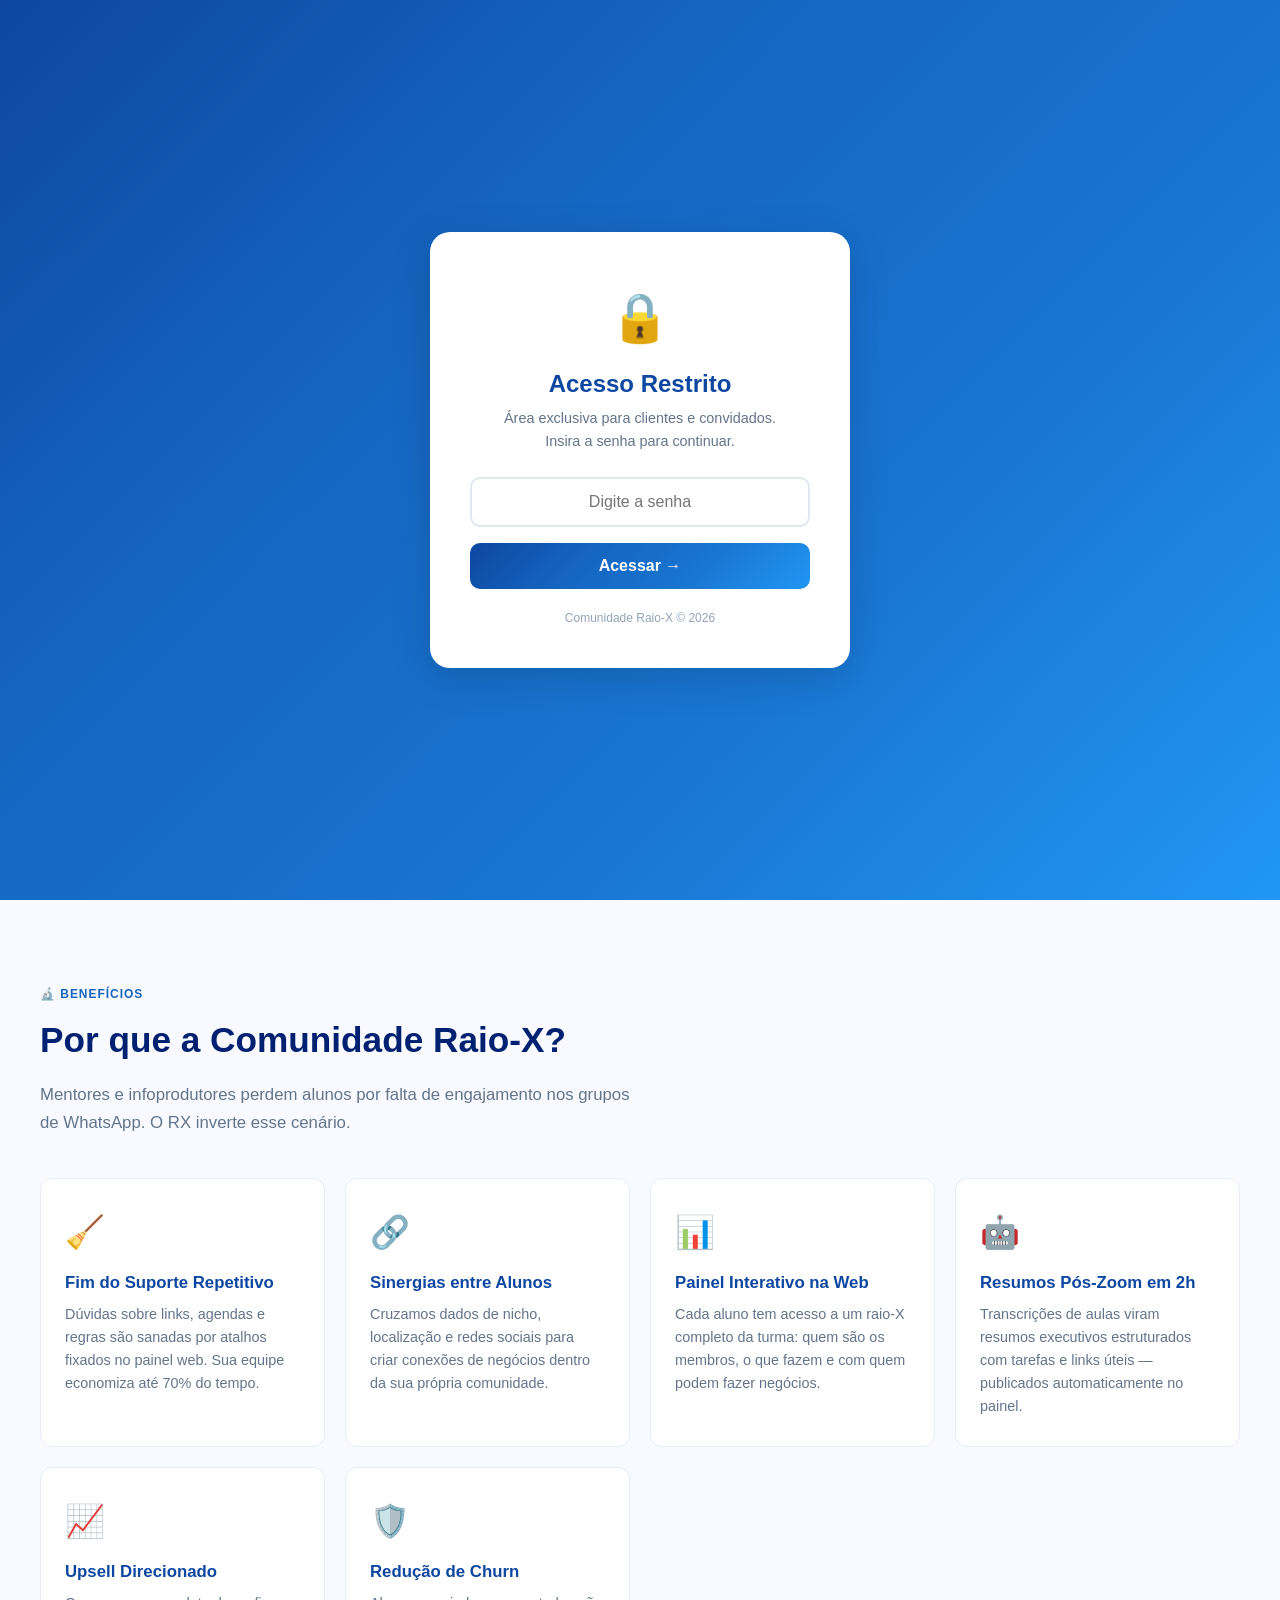
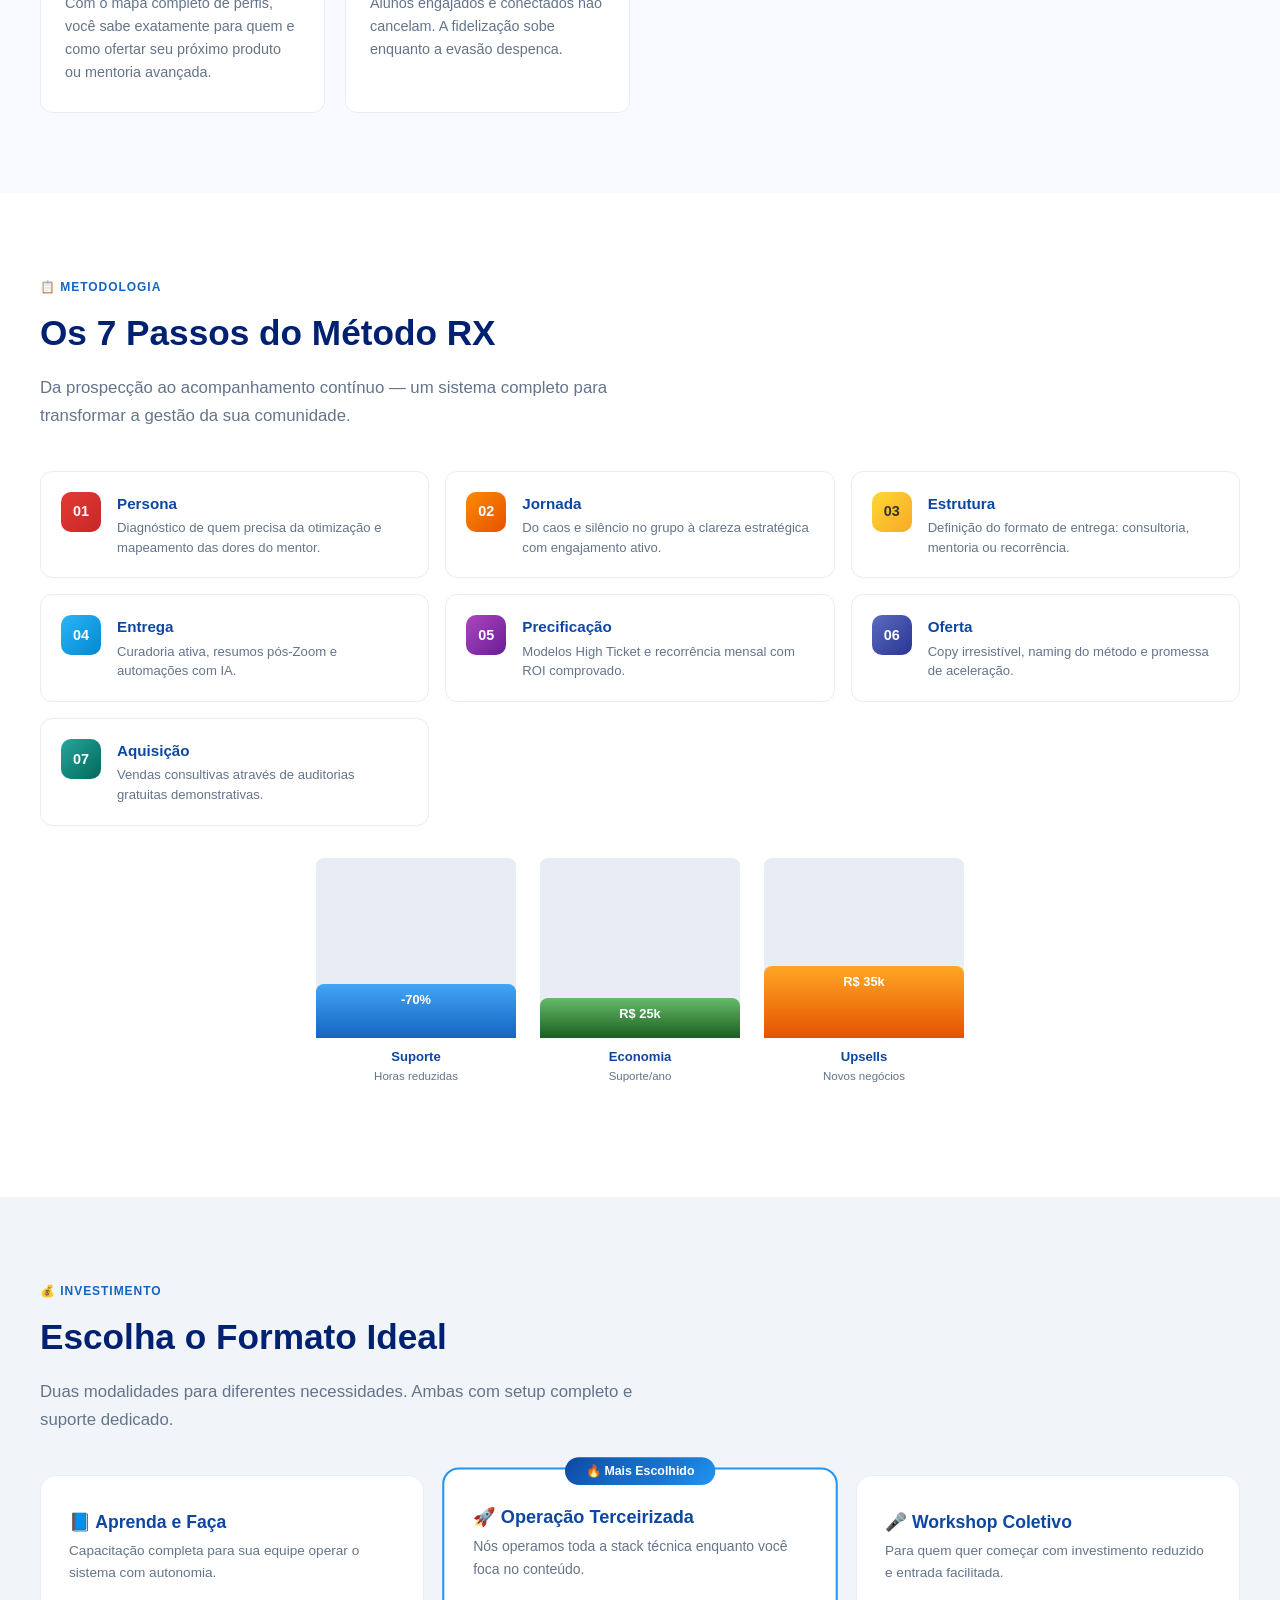
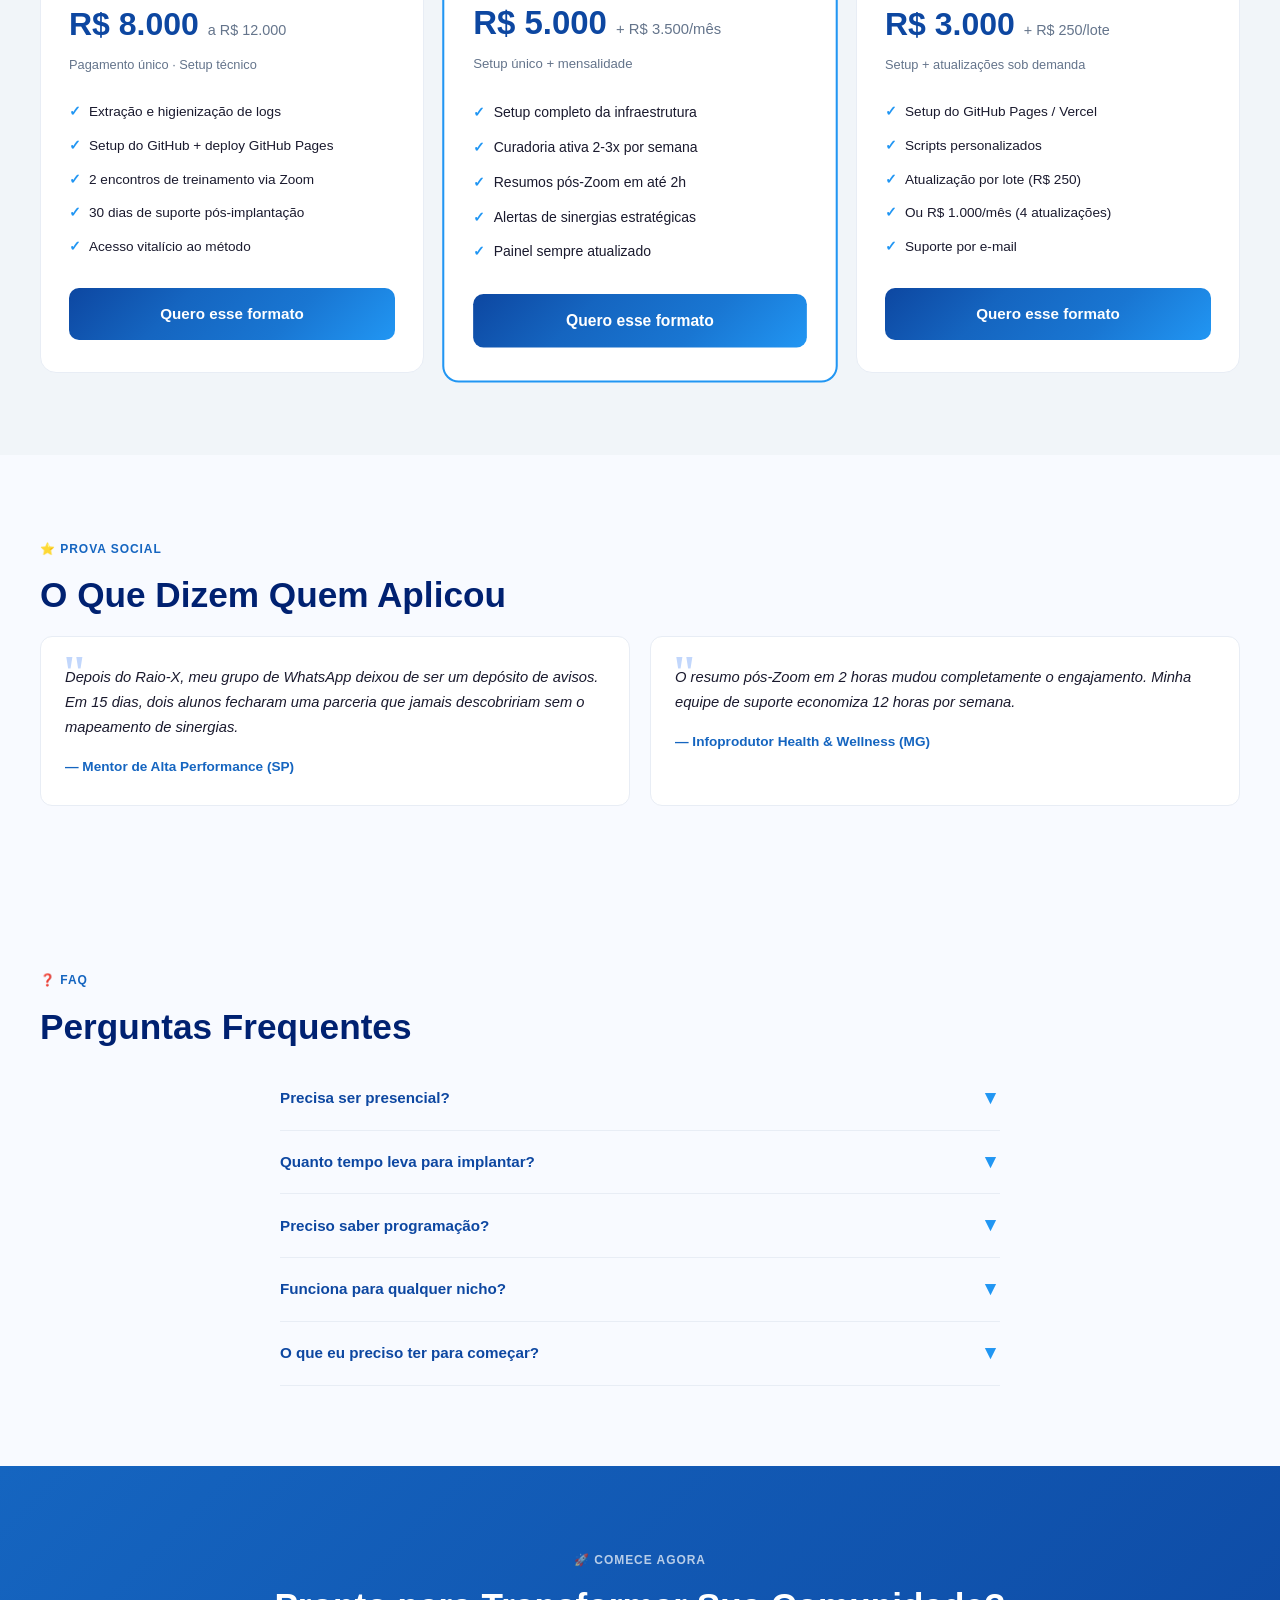
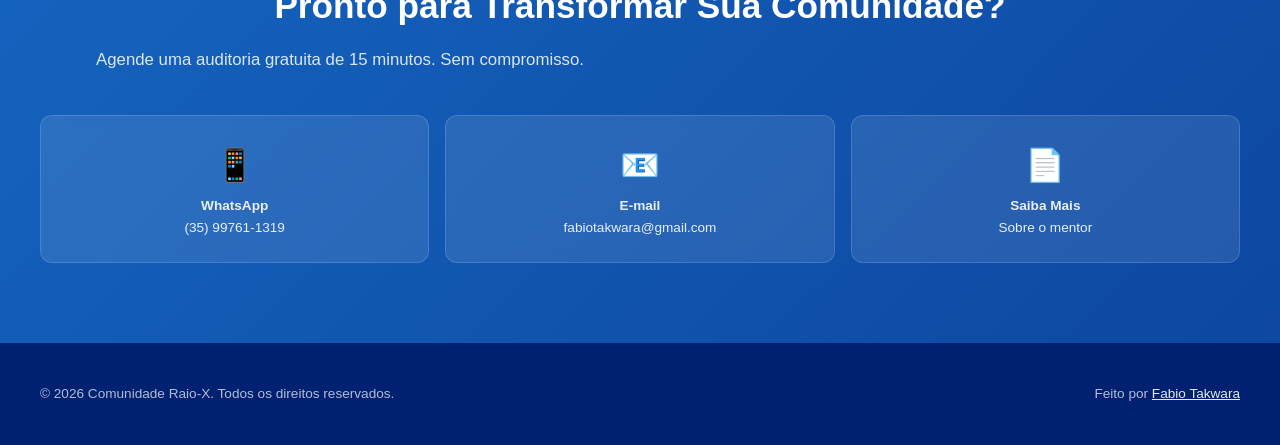
==== landing/index.html @ 1b273ad9 "fix: links /sobre.html diretos (sem rewrite)" ====
<!DOCTYPE html>
<html lang="pt-BR">
<head>
<meta charset="UTF-8">
<meta name="viewport" content="width=device-width, initial-scale=1.0">
<title>Comunidade Raio-X — Acelere Sua Mentoria Digital</title>
<meta name="description" content="Método de gestão, curadoria ativa e conversão para grupos de WhatsApp e mentorias. Reduza o suporte em 70% e ative conexões de negócios.">
<style>
/* ===== RESET & BASE ===== */
*,*::before,*::after{box-sizing:border-box;margin:0;padding:0}
html{scroll-behavior:smooth;font-size:16px}
body{font-family:-apple-system,BlinkMacSystemFont,'Segoe UI',Roboto,Oxygen,Ubuntu,sans-serif;color:#1a1a2e;background:#f8faff;line-height:1.6}
a{text-decoration:none;color:inherit}
img{max-width:100%;height:auto}

/* ===== VARIAVEIS ===== */
:root{
  --blue-50:#e8f0fe;
  --blue-100:#c2d7fc;
  --blue-200:#7bb3f0;
  --blue-400:#2196f3;
  --blue-600:#1565c0;
  --blue-800:#0d47a1;
  --blue-900:#002171;
  --accent:#00bcd4;
  --dark:#1a1a2e;
  --gray:#64748b;
  --light:#f1f5f9;
  --gradient-hero:linear-gradient(135deg,#0d47a1,#1565c0,#1976d2,#2196f3);
  --gradient-cta:linear-gradient(135deg,#1565c0,#0d47a1);
  --shadow-sm:0 1px 3px rgba(0,0,0,0.08);
  --shadow-md:0 4px 20px rgba(0,0,0,0.1);
  --shadow-lg:0 10px 40px rgba(0,0,0,0.15);
  --radius:12px;
  --max-w:1200px;
}

/* ===== PASSWORD GATE ===== */
#password-gate{
  position:fixed;inset:0;z-index:99999;
  background:var(--gradient-hero);
  display:flex;align-items:center;justify-content:center;
  font-family:inherit;
}
#password-gate .pg-card{
  background:#fff;border-radius:20px;padding:48px 40px 40px;
  max-width:420px;width:90%;text-align:center;
  box-shadow:var(--shadow-lg);
}
#password-gate .pg-lock{font-size:48px;margin-bottom:8px}
#password-gate h2{font-size:1.5rem;color:var(--blue-800);margin-bottom:4px}
#password-gate p{color:var(--gray);font-size:0.9rem;margin-bottom:24px}
#password-gate input{
  width:100%;padding:14px 16px;border:2px solid #e2e8f0;border-radius:10px;
  font-size:1rem;text-align:center;outline:none;transition:border .2s;
  font-family:inherit;
}
#password-gate input:focus{border-color:var(--blue-400)}
#password-gate .pg-error{
  color:#d32f2f;font-size:0.85rem;margin-top:8px;display:none
}
#password-gate button{
  margin-top:16px;width:100%;padding:14px;border:none;border-radius:10px;
  background:var(--gradient-hero);color:#fff;font-size:1rem;font-weight:600;
  cursor:pointer;transition:transform .2s,box-shadow .2s;font-family:inherit;
}
#password-gate button:hover{transform:translateY(-1px);box-shadow:var(--shadow-md)}
#password-gate .pg-footer{font-size:0.75rem;color:#94a3b8;margin-top:20px}

/* ===== NAVBAR ===== */
nav{
  position:fixed;top:0;left:0;right:0;z-index:1000;
  background:rgba(255,255,255,0.92);backdrop-filter:blur(12px);
  border-bottom:1px solid rgba(0,0,0,0.06);padding:0 24px;
  transition:box-shadow .3s;
}
nav.scrolled{box-shadow:var(--shadow-sm)}
.nav-inner{
  max-width:var(--max-w);margin:0 auto;display:flex;
  align-items:center;justify-content:space-between;height:64px;
}
.nav-brand{display:flex;align-items:center;gap:10px;font-weight:700;font-size:1.1rem;color:var(--blue-800)}
.nav-brand img{width:36px;height:36px;border-radius:8px}
.nav-links{display:flex;gap:24px;align-items:center;list-style:none}
.nav-links a{font-size:0.875rem;font-weight:500;color:var(--dark);transition:color .2s;position:relative}
.nav-links a::after{content:'';position:absolute;bottom:-4px;left:0;width:0;height:2px;background:var(--blue-400);transition:width .2s}
.nav-links a:hover{color:var(--blue-600)}
.nav-links a:hover::after{width:100%}
.nav-cta{
  background:var(--gradient-hero);color:#fff !important;padding:8px 20px;
  border-radius:8px;font-weight:600;font-size:0.85rem !important;
  transition:transform .2s,box-shadow .2s !important;
}
.nav-cta:hover{transform:translateY(-1px);box-shadow:var(--shadow-md) !important}
.nav-cta::after{display:none !important}
.nav-toggle{display:none;flex-direction:column;gap:5px;cursor:pointer;background:none;border:none;padding:4px}
.nav-toggle span{width:24px;height:2.5px;background:var(--blue-800);border-radius:2px;transition:.3s}

/* ===== HERO ===== */
.hero{
  min-height:100vh;display:flex;align-items:center;justify-content:center;
  background:var(--gradient-hero);color:#fff;padding:100px 24px 80px;
  position:relative;overflow:hidden;
}
.hero::before{
  content:'';position:absolute;inset:0;
  background:radial-gradient(circle at 20% 80%,rgba(255,255,255,0.08) 0%,transparent 50%),
             radial-gradient(circle at 80% 20%,rgba(255,255,255,0.05) 0%,transparent 50%);
  pointer-events:none;
}
.hero-content{max-width:var(--max-w);text-align:center;position:relative;z-index:1}
.hero-badge{
  display:inline-block;background:rgba(255,255,255,0.15);backdrop-filter:blur(4px);
  padding:6px 18px;border-radius:20px;font-size:0.8rem;font-weight:600;
  letter-spacing:0.05em;margin-bottom:24px;border:1px solid rgba(255,255,255,0.2);
}
.hero h1{font-size:clamp(2rem,5vw,3.5rem);font-weight:800;line-height:1.15;margin-bottom:16px}
.hero h1 span{display:block}
.hero p{font-size:clamp(1rem,2vw,1.2rem);max-width:640px;margin:0 auto 32px;opacity:0.9;line-height:1.7}
.hero-buttons{display:flex;gap:12px;justify-content:center;flex-wrap:wrap}
.btn{
  display:inline-flex;align-items:center;gap:8px;padding:14px 32px;
  border-radius:10px;font-weight:600;font-size:0.95rem;
  transition:transform .2s,box-shadow .2s;cursor:pointer;border:none;font-family:inherit;
}
.btn:hover{transform:translateY(-2px);box-shadow:var(--shadow-lg)}
.btn-primary{background:#fff;color:var(--blue-800)}
.btn-secondary{background:rgba(255,255,255,0.12);color:#fff;border:1px solid rgba(255,255,255,0.3)}
.btn-secondary:hover{background:rgba(255,255,255,0.2)}
.hero-stats{
  display:flex;gap:32px;justify-content:center;margin-top:48px;flex-wrap:wrap;
}
.hero-stat{text-align:center}
.hero-stat .num{font-size:2rem;font-weight:800;display:block}
.hero-stat .label{font-size:0.8rem;opacity:0.8}

/* ===== SECTIONS ===== */
section{padding:80px 24px}
.section-inner{max-width:var(--max-w);margin:0 auto}
.section-tag{
  display:inline-block;color:var(--blue-600);font-weight:700;font-size:0.75rem;
  text-transform:uppercase;letter-spacing:0.08em;margin-bottom:8px;
}
.section-title{font-size:clamp(1.5rem,3vw,2.2rem);font-weight:800;color:var(--blue-900);margin-bottom:12px}
.section-sub{font-size:1.05rem;color:var(--gray);max-width:600px;margin-bottom:40px;line-height:1.7}

/* ===== BENEFITS ===== */
.benefits-grid{display:grid;grid-template-columns:repeat(auto-fit,minmax(260px,1fr));gap:20px}
.benefit-card{
  background:#fff;border-radius:var(--radius);padding:28px 24px;
  border:1px solid #e8edf5;transition:transform .3s,box-shadow .3s;
}
.benefit-card:hover{transform:translateY(-4px);box-shadow:var(--shadow-md)}
.benefit-card .icon{font-size:2rem;margin-bottom:12px}
.benefit-card h3{font-size:1.05rem;font-weight:700;margin-bottom:6px;color:var(--blue-800)}
.benefit-card p{font-size:0.9rem;color:var(--gray);line-height:1.6}

/* ===== METHOD ===== */
.method{background:#fff}
.steps-grid{display:grid;grid-template-columns:repeat(auto-fit,minmax(300px,1fr));gap:16px}
.step-card{
  display:flex;gap:16px;padding:20px;border-radius:var(--radius);
  border:1px solid #e8edf5;transition:transform .3s,box-shadow .3s;
}
.step-card:hover{transform:translateY(-2px);box-shadow:var(--shadow-sm)}
.step-num{
  width:40px;height:40px;border-radius:10px;display:flex;
  align-items:center;justify-content:center;font-weight:800;font-size:0.9rem;
  flex-shrink:0;color:#fff;
}
.s1{background:linear-gradient(135deg,#e53935,#c62828)}
.s2{background:linear-gradient(135deg,#fb8c00,#e65100)}
.s3{background:linear-gradient(135deg,#fdd835,#f9a825);color:#333}
.s4{background:linear-gradient(135deg,#29b6f6,#0288d1)}
.s5{background:linear-gradient(135deg,#ab47bc,#6a1b9a)}
.s6{background:linear-gradient(135deg,#5c6bc0,#283593)}
.s7{background:linear-gradient(135deg,#26a69a,#00695c)}
.step-card h4{font-size:0.95rem;font-weight:700;margin-bottom:2px;color:var(--blue-800)}
.step-card p{font-size:0.82rem;color:var(--gray);line-height:1.5}

/* ===== IMPACT CHART ===== */
.impact-chart{display:flex;gap:24px;justify-content:center;flex-wrap:wrap;margin:32px 0}
.impact-bar{flex:1;min-width:140px;max-width:200px;text-align:center}
.impact-bar .bar-track{
  height:180px;background:#e8edf5;border-radius:8px 8px 0 0;
  display:flex;align-items:flex-end;overflow:hidden;position:relative;
}
.impact-bar .bar-fill{
  width:100%;border-radius:8px 8px 0 0;transition:height 1s ease;
  display:flex;align-items:flex-start;justify-content:center;padding-top:6px;
  color:#fff;font-weight:700;font-size:0.8rem;
}
.impact-bar .bar-label{font-size:0.82rem;font-weight:600;margin-top:8px;color:var(--blue-800)}
.impact-bar .bar-sub{font-size:0.72rem;color:var(--gray)}

/* ===== PRICING ===== */
.pricing{background:var(--light)}
.pricing-grid{display:grid;grid-template-columns:repeat(auto-fit,minmax(280px,1fr));gap:24px;align-items:start}
.pricing-card{
  background:#fff;border-radius:16px;padding:32px 28px;
  border:1px solid #e8edf5;position:relative;transition:transform .3s,box-shadow .3s;
}
.pricing-card:hover{transform:translateY(-4px);box-shadow:var(--shadow-lg)}
.pricing-card.featured{
  border:2px solid var(--blue-400);transform:scale(1.03);
}
.pricing-card.featured:hover{transform:scale(1.03) translateY(-4px)}
.pricing-badge{
  position:absolute;top:-12px;left:50%;transform:translateX(-50%);
  background:var(--gradient-hero);color:#fff;padding:4px 20px;
  border-radius:20px;font-size:0.75rem;font-weight:700;white-space:nowrap;
}
.pricing-card h3{font-size:1.1rem;font-weight:700;margin-bottom:4px;color:var(--blue-800)}
.pricing-card .desc{font-size:0.85rem;color:var(--gray);margin-bottom:16px;min-height:40px}
.pricing-card .price{font-size:2rem;font-weight:800;color:var(--blue-800);margin-bottom:4px}
.pricing-card .price span{font-size:0.9rem;font-weight:400;color:var(--gray)}
.pricing-card .period{font-size:0.8rem;color:var(--gray);margin-bottom:20px}
.pricing-card ul{list-style:none;padding:0;margin:0 0 24px}
.pricing-card ul li{
  padding:6px 0;font-size:0.85rem;color:var(--dark);
  display:flex;align-items:center;gap:8px;
}
.pricing-card ul li::before{content:'✓';color:var(--blue-400);font-weight:700}
.pricing-card .btn{width:100%;justify-content:center}

/* ===== TESTIMONIALS ===== */
.testimonials-grid{display:grid;grid-template-columns:repeat(auto-fit,minmax(320px,1fr));gap:20px}
.testimonial-card{
  background:#fff;border-radius:var(--radius);padding:28px 24px;
  border:1px solid #e8edf5;position:relative;
}
.testimonial-card::before{
  content:'"';position:absolute;top:12px;left:20px;font-size:3rem;
  color:var(--blue-100);font-weight:700;line-height:1;font-family:Georgia,serif;
}
.testimonial-card p{font-size:0.92rem;color:var(--dark);font-style:italic;margin-bottom:16px;line-height:1.7}
.testimonial-card .author{font-weight:600;font-size:0.85rem;color:var(--blue-600)}

/* ===== FAQ ===== */
.faq-list{max-width:720px;margin:0 auto}
.faq-item{border-bottom:1px solid #e8edf5;padding:16px 0}
.faq-q{
  display:flex;justify-content:space-between;align-items:center;
  font-weight:600;font-size:0.95rem;cursor:pointer;color:var(--blue-800);
  user-select:none;
}
.faq-q .arrow{font-size:1.2rem;transition:transform .3s;color:var(--blue-400)}
.faq-item.open .faq-q .arrow{transform:rotate(180deg)}
.faq-a{
  max-height:0;overflow:hidden;transition:max-height .3s ease,padding .3s;
  font-size:0.88rem;color:var(--gray);line-height:1.7;
}
.faq-item.open .faq-a{max-height:300px;padding-top:12px}

/* ===== CTA ===== */
.cta-section{
  background:var(--gradient-cta);color:#fff;text-align:center;
}
.cta-section .section-title{color:#fff}
.cta-section .section-sub{color:rgba(255,255,255,0.85)}
.cta-section .btn-primary{background:#fff;color:var(--blue-800)}
.cta-section .btn-secondary{border-color:rgba(255,255,255,0.4)}
.cta-grid{display:grid;grid-template-columns:repeat(auto-fit,minmax(240px,1fr));gap:16px;margin-top:32px;}
.cta-card{
  background:rgba(255,255,255,0.1);backdrop-filter:blur(4px);border-radius:var(--radius);
  padding:24px;text-align:center;border:1px solid rgba(255,255,255,0.15);
  transition:transform .3s;
}
.cta-card:hover{transform:translateY(-3px)}
.cta-card .num{font-size:2rem;font-weight:800;display:block;margin-bottom:4px}
.cta-card p{font-size:0.85rem;opacity:0.9}

/* ===== FOOTER ===== */
footer{padding:40px 24px;background:var(--blue-900);color:rgba(255,255,255,0.7);font-size:0.85rem}
.footer-inner{max-width:var(--max-w);margin:0 auto;display:flex;justify-content:space-between;align-items:center;flex-wrap:wrap;gap:16px}
footer a{color:rgba(255,255,255,0.9);text-decoration:underline}

/* ===== MOBILE ===== */
@media(max-width:768px){
  .nav-links{display:none;position:absolute;top:64px;left:0;right:0;background:#fff;flex-direction:column;padding:16px 24px 24px;gap:16px;border-bottom:1px solid #e8edf5;box-shadow:var(--shadow-md)}
  .nav-links.open{display:flex}
  .nav-toggle{display:flex}
  .hero{padding:80px 16px 60px}
  section{padding:48px 16px}
  .pricing-card.featured{transform:none}
  .pricing-card.featured:hover{transform:translateY(-4px)}
  footer .footer-inner{flex-direction:column;text-align:center}
}
</style>
</head>
<body>

<!-- PASSWORD GATE -->
<div id="password-gate">
  <div class="pg-card">
    <div class="pg-lock">🔒</div>
    <h2>Acesso Restrito</h2>
    <p>Área exclusiva para clientes e convidados.<br>Insira a senha para continuar.</p>
    <input type="password" id="pg-input" placeholder="Digite a senha" autocomplete="off">
    <div class="pg-error" id="pg-error">Senha incorreta. Tente novamente.</div>
    <button onclick="checkPassword()">Acessar →</button>
    <div class="pg-footer">Comunidade Raio-X © 2026</div>
  </div>
</div>

<script>
const PASSWORD = 'raiox2026';
function checkPassword(){
  const input = document.getElementById('pg-input').value;
  if(input === PASSWORD){
    document.getElementById('password-gate').style.display='none';
    document.body.style.overflow='';
  } else {
    document.getElementById('pg-error').style.display='block';
    document.getElementById('pg-input').value='';
    document.getElementById('pg-input').focus();
  }
}
document.getElementById('pg-input').addEventListener('keydown',function(e){
  if(e.key==='Enter') checkPassword();
});
document.addEventListener('DOMContentLoaded',function(){
  document.body.style.overflow='hidden';
});
</script>

<!-- NAVBAR -->
<nav id="navbar">
  <div class="nav-inner">
    <a href="#" class="nav-brand">
      <img src="assets/images/logo-comunidade-raiox.svg" alt="Logo" onerror="this.style.display='none'">
      Raio-X
    </a>
    <button class="nav-toggle" id="navToggle" aria-label="Menu">
      <span></span><span></span><span></span>
    </button>
    <ul class="nav-links" id="navLinks">
      <li><a href="#beneficios">Benefícios</a></li>
      <li><a href="#metodo">Método</a></li>
      <li><a href="#precos">Preços</a></li>
      <li><a href="#faq">FAQ</a></li>
      <li><a href="#contato" class="nav-cta">Agendar Auditoria</a></li>
    </ul>
  </div>
</nav>

<!-- HERO -->
<section class="hero">
  <div class="hero-content">
    <div class="hero-badge">🔬 Metodologia Registrada</div>
    <h1>Transforme seu Grupo de WhatsApp<br><span>em um Ativo Estratégico</span></h1>
    <p>O método Comunidade Raio-X reduz em até <strong>70% o suporte repetitivo</strong> da sua mentoria, ativa conexões de negócios entre seus alunos e publica painéis interativos na web — tudo automatizado com IA.</p>
    <div class="hero-buttons">
      <a href="#contato" class="btn btn-primary">📅 Agendar Auditoria Gratuita</a>
      <a href="#metodo" class="btn btn-secondary">↓ Conhecer o Método</a>
    </div>
    <div class="hero-stats">
      <div class="hero-stat"><span class="num">-70%</span><span class="label">Suporte Reativo</span></div>
      <div class="hero-stat"><span class="num">+∞</span><span class="label">Sinergias Ativadas</span></div>
      <div class="hero-stat"><span class="num">7</span><span class="label">Passos Estruturados</span></div>
    </div>
  </div>
</section>

<!-- BENEFÍCIOS -->
<section id="beneficios">
  <div class="section-inner">
    <span class="section-tag">🔬 Benefícios</span>
    <h2 class="section-title">Por que a Comunidade Raio-X?</h2>
    <p class="section-sub">Mentores e infoprodutores perdem alunos por falta de engajamento nos grupos de WhatsApp. O RX inverte esse cenário.</p>
    <div class="benefits-grid">
      <div class="benefit-card">
        <div class="icon">🧹</div>
        <h3>Fim do Suporte Repetitivo</h3>
        <p>Dúvidas sobre links, agendas e regras são sanadas por atalhos fixados no painel web. Sua equipe economiza até 70% do tempo.</p>
      </div>
      <div class="benefit-card">
        <div class="icon">🔗</div>
        <h3>Sinergias entre Alunos</h3>
        <p>Cruzamos dados de nicho, localização e redes sociais para criar conexões de negócios dentro da sua própria comunidade.</p>
      </div>
      <div class="benefit-card">
        <div class="icon">📊</div>
        <h3>Painel Interativo na Web</h3>
        <p>Cada aluno tem acesso a um raio-X completo da turma: quem são os membros, o que fazem e com quem podem fazer negócios.</p>
      </div>
      <div class="benefit-card">
        <div class="icon">🤖</div>
        <h3>Resumos Pós-Zoom em 2h</h3>
        <p>Transcrições de aulas viram resumos executivos estruturados com tarefas e links úteis — publicados automaticamente no painel.</p>
      </div>
      <div class="benefit-card">
        <div class="icon">📈</div>
        <h3>Upsell Direcionado</h3>
        <p>Com o mapa completo de perfis, você sabe exatamente para quem e como ofertar seu próximo produto ou mentoria avançada.</p>
      </div>
      <div class="benefit-card">
        <div class="icon">🛡️</div>
        <h3>Redução de Churn</h3>
        <p>Alunos engajados e conectados não cancelam. A fidelização sobe enquanto a evasão despenca.</p>
      </div>
    </div>
  </div>
</section>

<!-- MÉTODO -->
<section id="metodo" class="method">
  <div class="section-inner">
    <span class="section-tag">📋 Metodologia</span>
    <h2 class="section-title">Os 7 Passos do Método RX</h2>
    <p class="section-sub">Da prospecção ao acompanhamento contínuo — um sistema completo para transformar a gestão da sua comunidade.</p>
    <div class="steps-grid">
      <div class="step-card">
        <div class="step-num s1">01</div>
        <div><h4>Persona</h4><p>Diagnóstico de quem precisa da otimização e mapeamento das dores do mentor.</p></div>
      </div>
      <div class="step-card">
        <div class="step-num s2">02</div>
        <div><h4>Jornada</h4><p>Do caos e silêncio no grupo à clareza estratégica com engajamento ativo.</p></div>
      </div>
      <div class="step-card">
        <div class="step-num s3">03</div>
        <div><h4>Estrutura</h4><p>Definição do formato de entrega: consultoria, mentoria ou recorrência.</p></div>
      </div>
      <div class="step-card">
        <div class="step-num s4">04</div>
        <div><h4>Entrega</h4><p>Curadoria ativa, resumos pós-Zoom e automações com IA.</p></div>
      </div>
      <div class="step-card">
        <div class="step-num s5">05</div>
        <div><h4>Precificação</h4><p>Modelos High Ticket e recorrência mensal com ROI comprovado.</p></div>
      </div>
      <div class="step-card">
        <div class="step-num s6">06</div>
        <div><h4>Oferta</h4><p>Copy irresistível, naming do método e promessa de aceleração.</p></div>
      </div>
      <div class="step-card">
        <div class="step-num s7">07</div>
        <div><h4>Aquisição</h4><p>Vendas consultivas através de auditorias gratuitas demonstrativas.</p></div>
      </div>
    </div>

    <div class="impact-chart">
      <div class="impact-bar">
        <div class="bar-track"><div class="bar-fill" style="height:30%;background:linear-gradient(180deg,#42a5f5,#1565c0)">-70%</div></div>
        <div class="bar-label">Suporte</div><div class="bar-sub">Horas reduzidas</div>
      </div>
      <div class="impact-bar">
        <div class="bar-track"><div class="bar-fill" style="height:22%;background:linear-gradient(180deg,#66bb6a,#1b5e20)">R$ 25k</div></div>
        <div class="bar-label">Economia</div><div class="bar-sub">Suporte/ano</div>
      </div>
      <div class="impact-bar">
        <div class="bar-track"><div class="bar-fill" style="height:40%;background:linear-gradient(180deg,#ffa726,#e65100)">R$ 35k</div></div>
        <div class="bar-label">Upsells</div><div class="bar-sub">Novos negócios</div>
      </div>
    </div>
  </div>
</section>

<!-- PREÇOS -->
<section id="precos" class="pricing">
  <div class="section-inner">
    <span class="section-tag">💰 Investimento</span>
    <h2 class="section-title">Escolha o Formato Ideal</h2>
    <p class="section-sub">Duas modalidades para diferentes necessidades. Ambas com setup completo e suporte dedicado.</p>
    <div class="pricing-grid">
      <div class="pricing-card">
        <h3>📘 Aprenda e Faça</h3>
        <p class="desc">Capacitação completa para sua equipe operar o sistema com autonomia.</p>
        <div class="price">R$ 8.000 <span>a R$ 12.000</span></div>
        <div class="period">Pagamento único · Setup técnico</div>
        <ul>
          <li>Extração e higienização de logs</li>
          <li>Setup do GitHub + deploy GitHub Pages</li>
          <li>2 encontros de treinamento via Zoom</li>
          <li>30 dias de suporte pós-implantação</li>
          <li>Acesso vitalício ao método</li>
        </ul>
        <a href="#contato" class="btn btn-primary" style="background:var(--gradient-hero);color:#fff">Quero esse formato</a>
      </div>

      <div class="pricing-card featured">
        <div class="pricing-badge">🔥 Mais Escolhido</div>
        <h3>🚀 Operação Terceirizada</h3>
        <p class="desc">Nós operamos toda a stack técnica enquanto você foca no conteúdo.</p>
        <div class="price">R$ 5.000 <span>+ R$ 3.500/mês</span></div>
        <div class="period">Setup único + mensalidade</div>
        <ul>
          <li>Setup completo da infraestrutura</li>
          <li>Curadoria ativa 2-3x por semana</li>
          <li>Resumos pós-Zoom em até 2h</li>
          <li>Alertas de sinergias estratégicas</li>
          <li>Painel sempre atualizado</li>
        </ul>
        <a href="#contato" class="btn btn-primary" style="background:var(--gradient-hero);color:#fff">Quero esse formato</a>
      </div>

      <div class="pricing-card">
        <h3>🎤 Workshop Coletivo</h3>
        <p class="desc">Para quem quer começar com investimento reduzido e entrada facilitada.</p>
        <div class="price">R$ 3.000 <span>+ R$ 250/lote</span></div>
        <div class="period">Setup + atualizações sob demanda</div>
        <ul>
          <li>Setup do GitHub Pages / Vercel</li>
          <li>Scripts personalizados</li>
          <li>Atualização por lote (R$ 250)</li>
          <li>Ou R$ 1.000/mês (4 atualizações)</li>
          <li>Suporte por e-mail</li>
        </ul>
        <a href="#contato" class="btn btn-primary" style="background:var(--gradient-hero);color:#fff">Quero esse formato</a>
      </div>
    </div>
  </div>
</section>

<!-- DEPOIMENTOS -->
<section id="depoimentos">
  <div class="section-inner">
    <span class="section-tag">⭐ Prova Social</span>
    <h2 class="section-title">O Que Dizem Quem Aplicou</h2>
    <div class="testimonials-grid">
      <div class="testimonial-card">
        <p>Depois do Raio-X, meu grupo de WhatsApp deixou de ser um depósito de avisos. Em 15 dias, dois alunos fecharam uma parceria que jamais descobririam sem o mapeamento de sinergias.</p>
        <div class="author">— Mentor de Alta Performance (SP)</div>
      </div>
      <div class="testimonial-card">
        <p>O resumo pós-Zoom em 2 horas mudou completamente o engajamento. Minha equipe de suporte economiza 12 horas por semana.</p>
        <div class="author">— Infoprodutor Health & Wellness (MG)</div>
      </div>
    </div>
  </div>
</section>

<!-- FAQ -->
<section id="faq">
  <div class="section-inner">
    <span class="section-tag">❓ FAQ</span>
    <h2 class="section-title">Perguntas Frequentes</h2>
    <div class="faq-list">
      <div class="faq-item">
        <div class="faq-q" onclick="toggleFaq(this)">Precisa ser presencial? <span class="arrow">▼</span></div>
        <div class="faq-a">Não. 100% remoto via Zoom. Todo o acompanhamento é feito online.</div>
      </div>
      <div class="faq-item">
        <div class="faq-q" onclick="toggleFaq(this)">Quanto tempo leva para implantar? <span class="arrow">▼</span></div>
        <div class="faq-a">O setup completo leva de 7 a 10 dias úteis. A curadoria contínua começa imediatamente após.</div>
      </div>
      <div class="faq-item">
        <div class="faq-q" onclick="toggleFaq(this)">Preciso saber programação? <span class="arrow">▼</span></div>
        <div class="faq-a">Não. Na modalidade "Aprenda e Faça" você é treinado. Na "Operação Terceirizada", nós fazemos tudo.</div>
      </div>
      <div class="faq-item">
        <div class="faq-q" onclick="toggleFaq(this)">Funciona para qualquer nicho? <span class="arrow">▼</span></div>
        <div class="faq-a">Sim. O método é agnóstico de nicho. Já aplicado com saúde, alta performance, tecnologia, educação e bioeconomia.</div>
      </div>
      <div class="faq-item">
        <div class="faq-q" onclick="toggleFaq(this)">O que eu preciso ter para começar? <span class="arrow">▼</span></div>
        <div class="faq-a">Apenas um grupo de WhatsApp com alunos ativos. Nós fazemos o resto.</div>
      </div>
    </div>
  </div>
</section>

<!-- CTA -->
<section id="contato" class="cta-section">
  <div class="section-inner">
    <span class="section-tag" style="color:rgba(255,255,255,0.7)">🚀 Comece Agora</span>
    <h2 class="section-title">Pronto para Transformar Sua Comunidade?</h2>
    <p class="section-sub">Agende uma auditoria gratuita de 15 minutos. Sem compromisso.</p>
    <div class="cta-grid">
      <a href="https://wa.me/5535997611319?text=Ol%C3%A1%20Fabio%2C%20quero%20agendar%20uma%20auditoria%20gratuita%20do%20meu%20grupo%20de%20WhatsApp!" class="cta-card" style="text-decoration:none;color:#fff">
        <span class="num">📱</span>
        <p><strong>WhatsApp</strong><br>(35) 99761-1319</p>
      </a>
      <a href="mailto:fabiotakwara@gmail.com" class="cta-card" style="text-decoration:none;color:#fff">
        <span class="num">📧</span>
        <p><strong>E-mail</strong><br>fabiotakwara@gmail.com</p>
      </a>
      <a href="/sobre.html" class="cta-card" style="text-decoration:none;color:#fff">
        <span class="num">📄</span>
        <p><strong>Saiba Mais</strong><br>Sobre o mentor</p>
      </a>
    </div>
  </div>
</section>

<!-- FOOTER -->
<footer>
  <div class="footer-inner">
    <span>© 2026 Comunidade Raio-X. Todos os direitos reservados.</span>
    <span>Feito por <a href="/sobre.html">Fabio Takwara</a></span>
  </div>
</footer>

<script>
// Navbar scroll
window.addEventListener('scroll',()=>{
  document.getElementById('navbar').classList.toggle('scrolled',window.scrollY>20);
});

// Mobile menu
document.getElementById('navToggle').addEventListener('click',()=>{
  document.getElementById('navLinks').classList.toggle('open');
});
document.querySelectorAll('.nav-links a').forEach(a=>{
  a.addEventListener('click',()=>{
    document.getElementById('navLinks').classList.remove('open');
  });
});

// FAQ
function toggleFaq(el){
  const item = el.parentElement;
  item.classList.toggle('open');
}
</script>
</body>
</html>
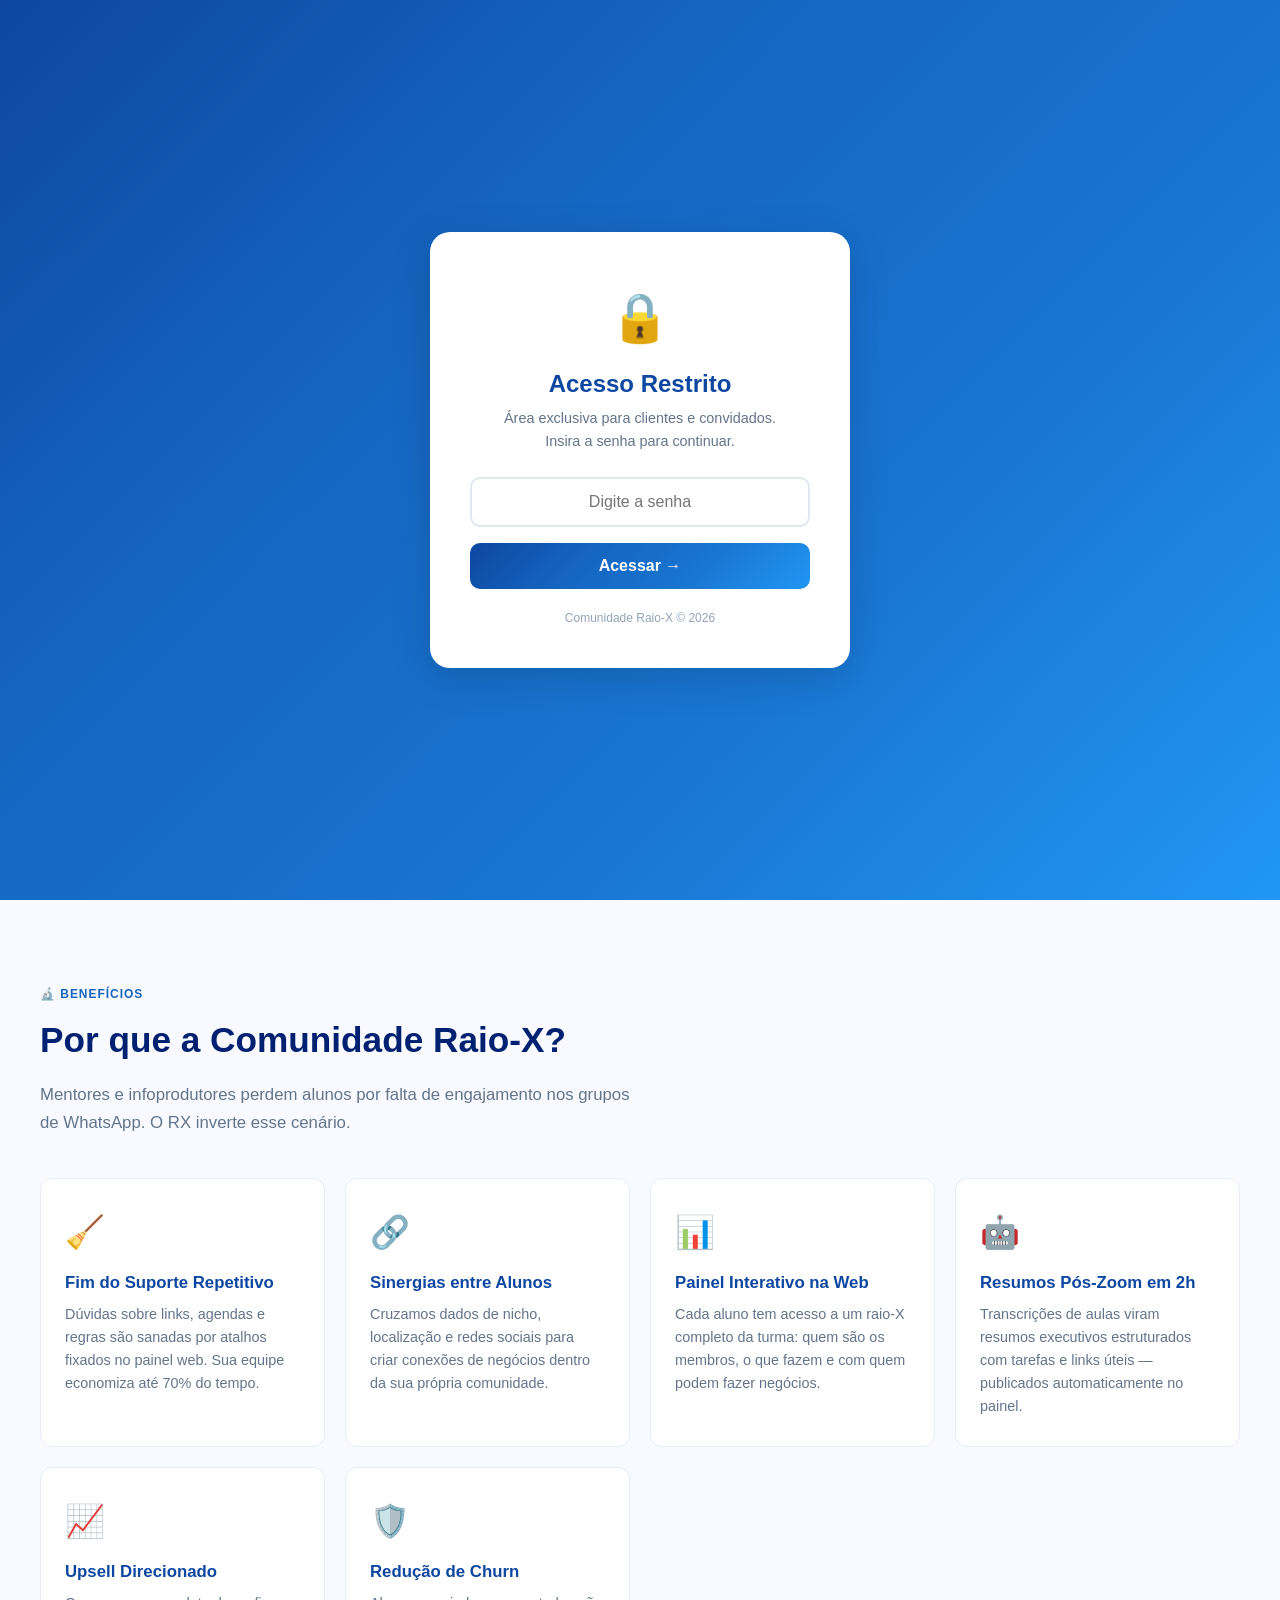
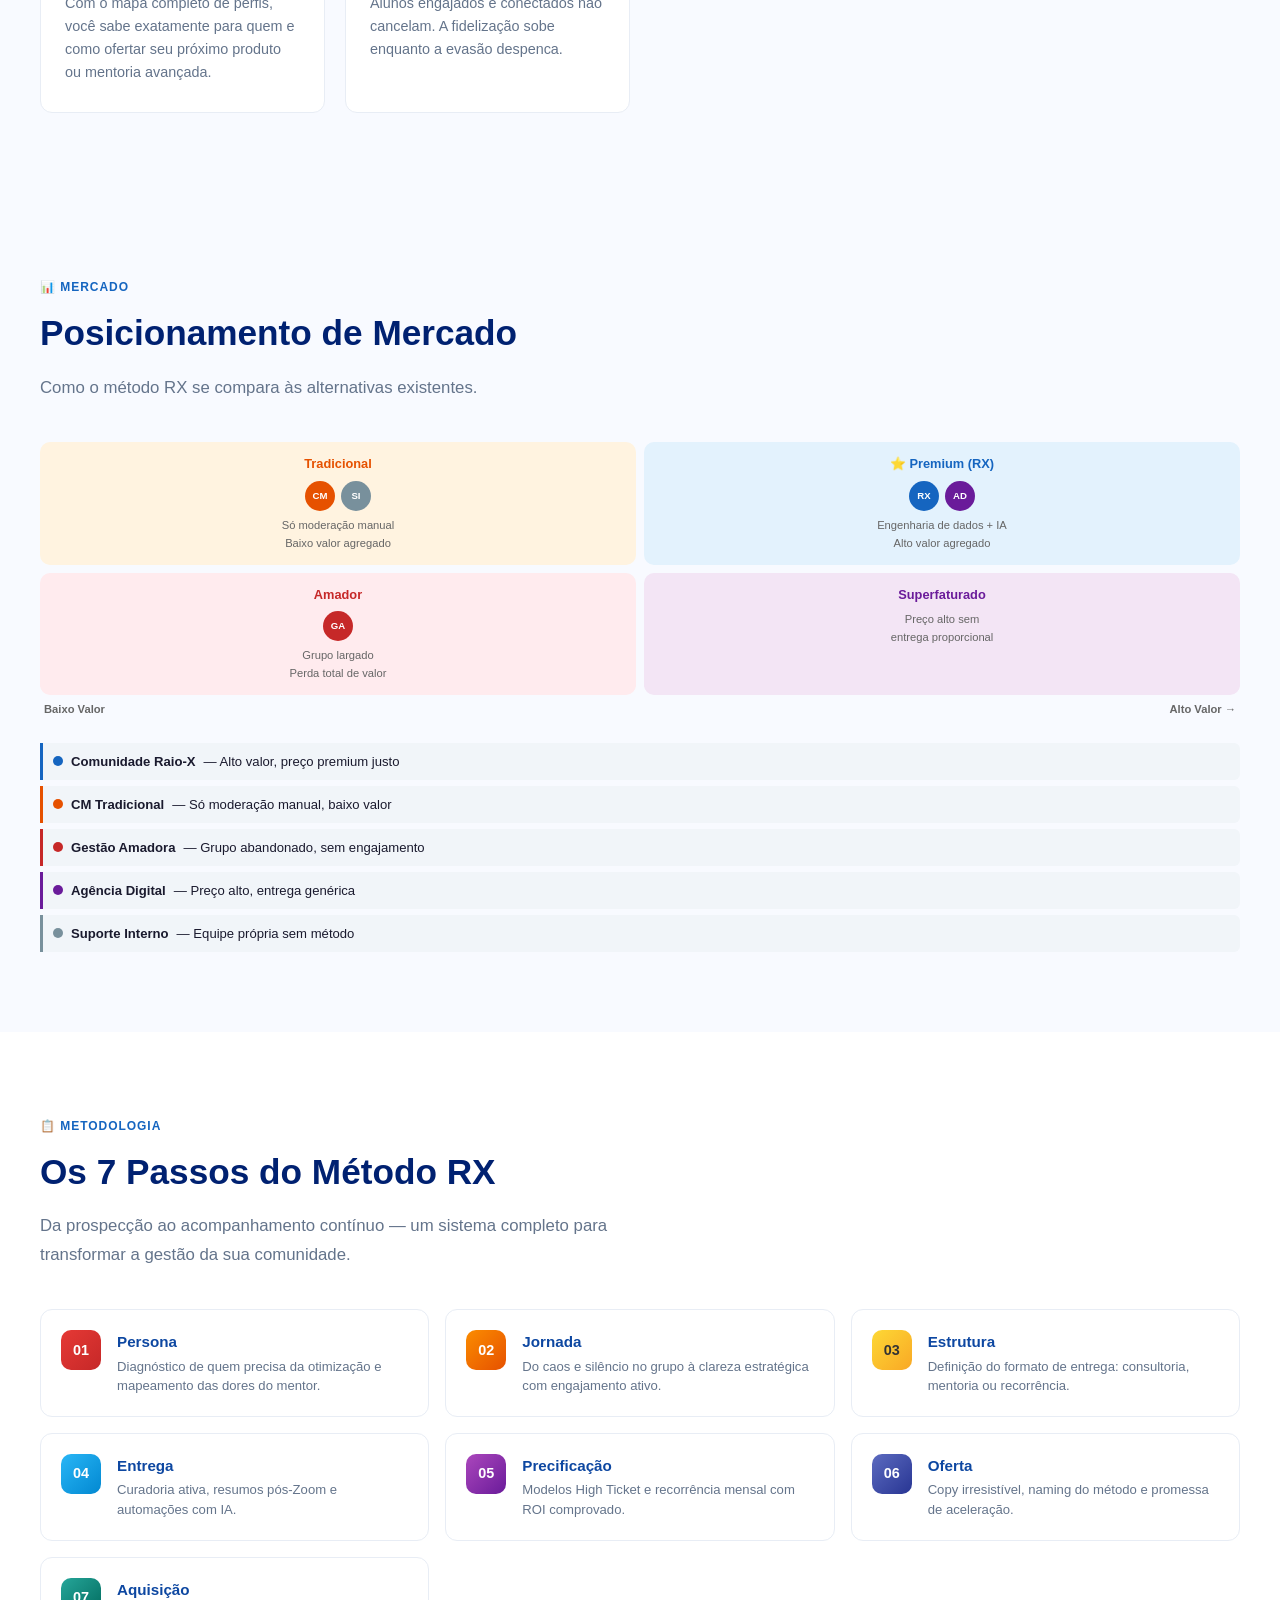
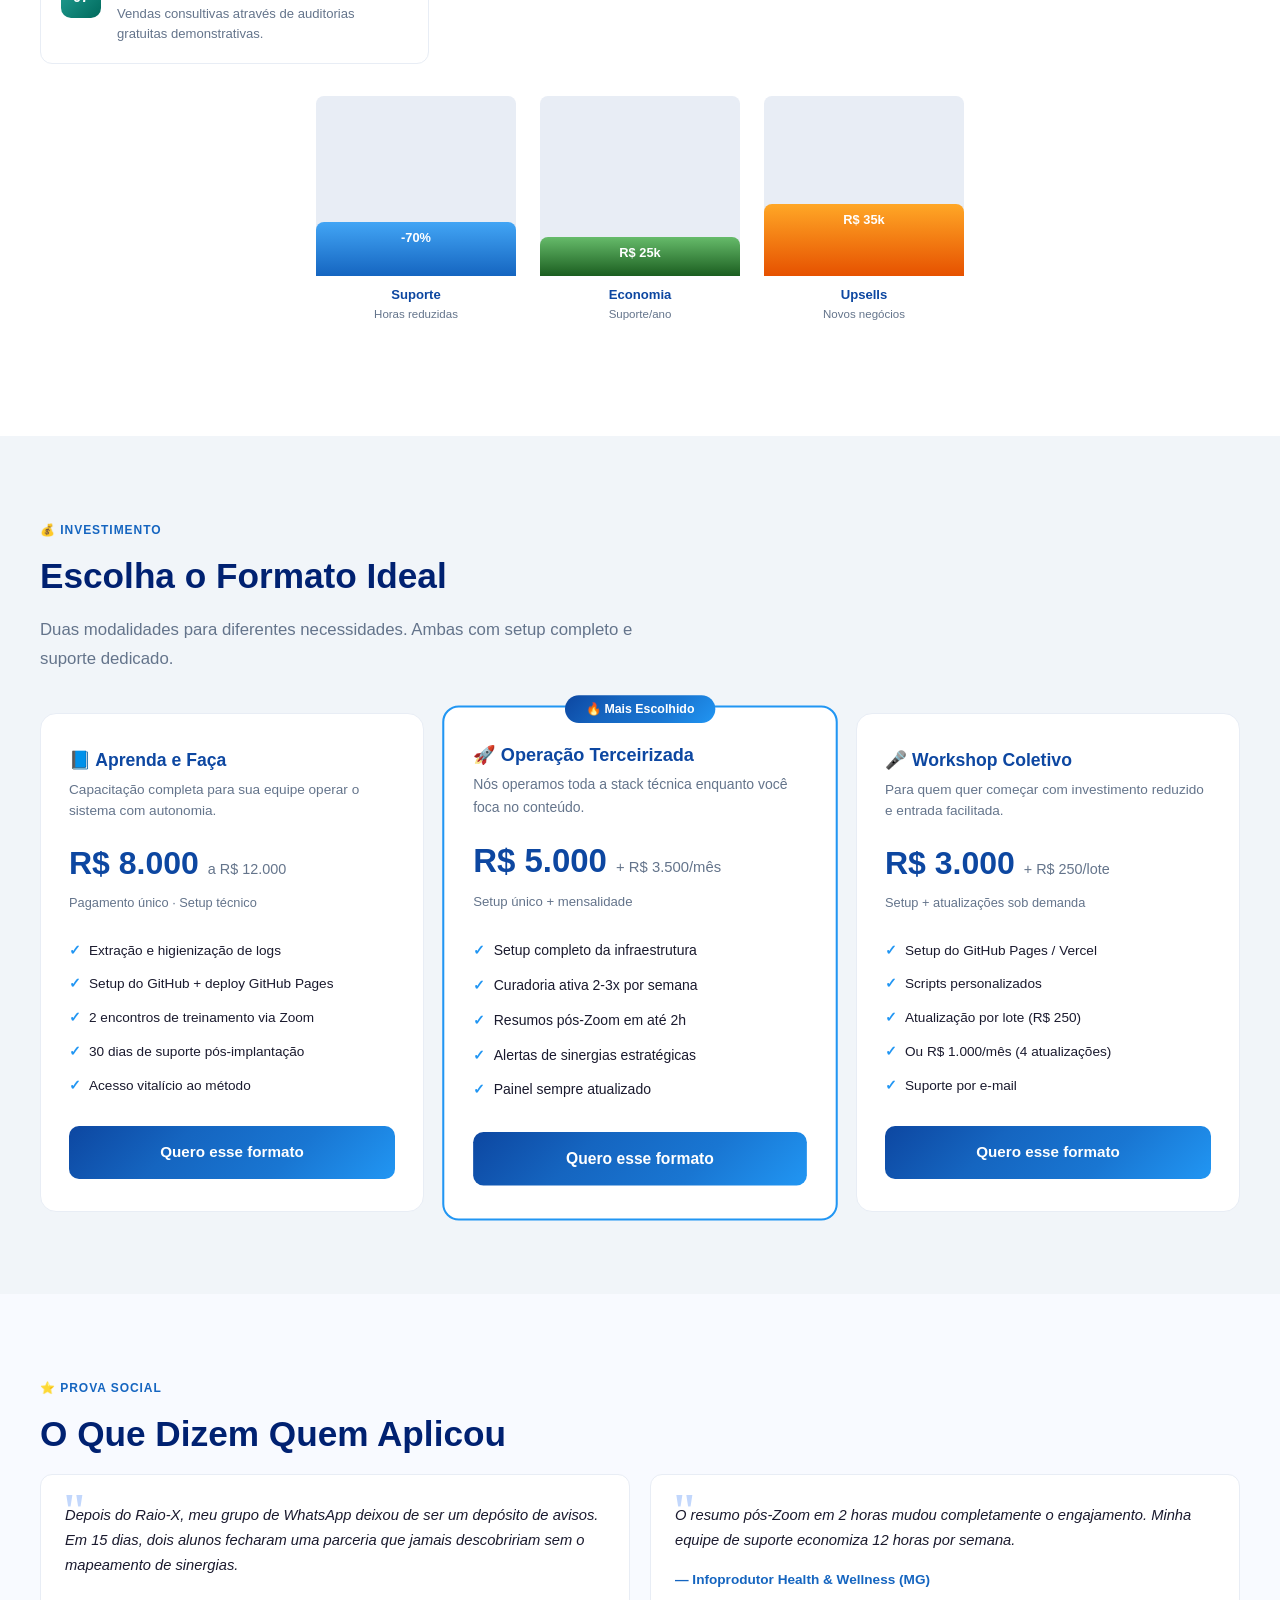
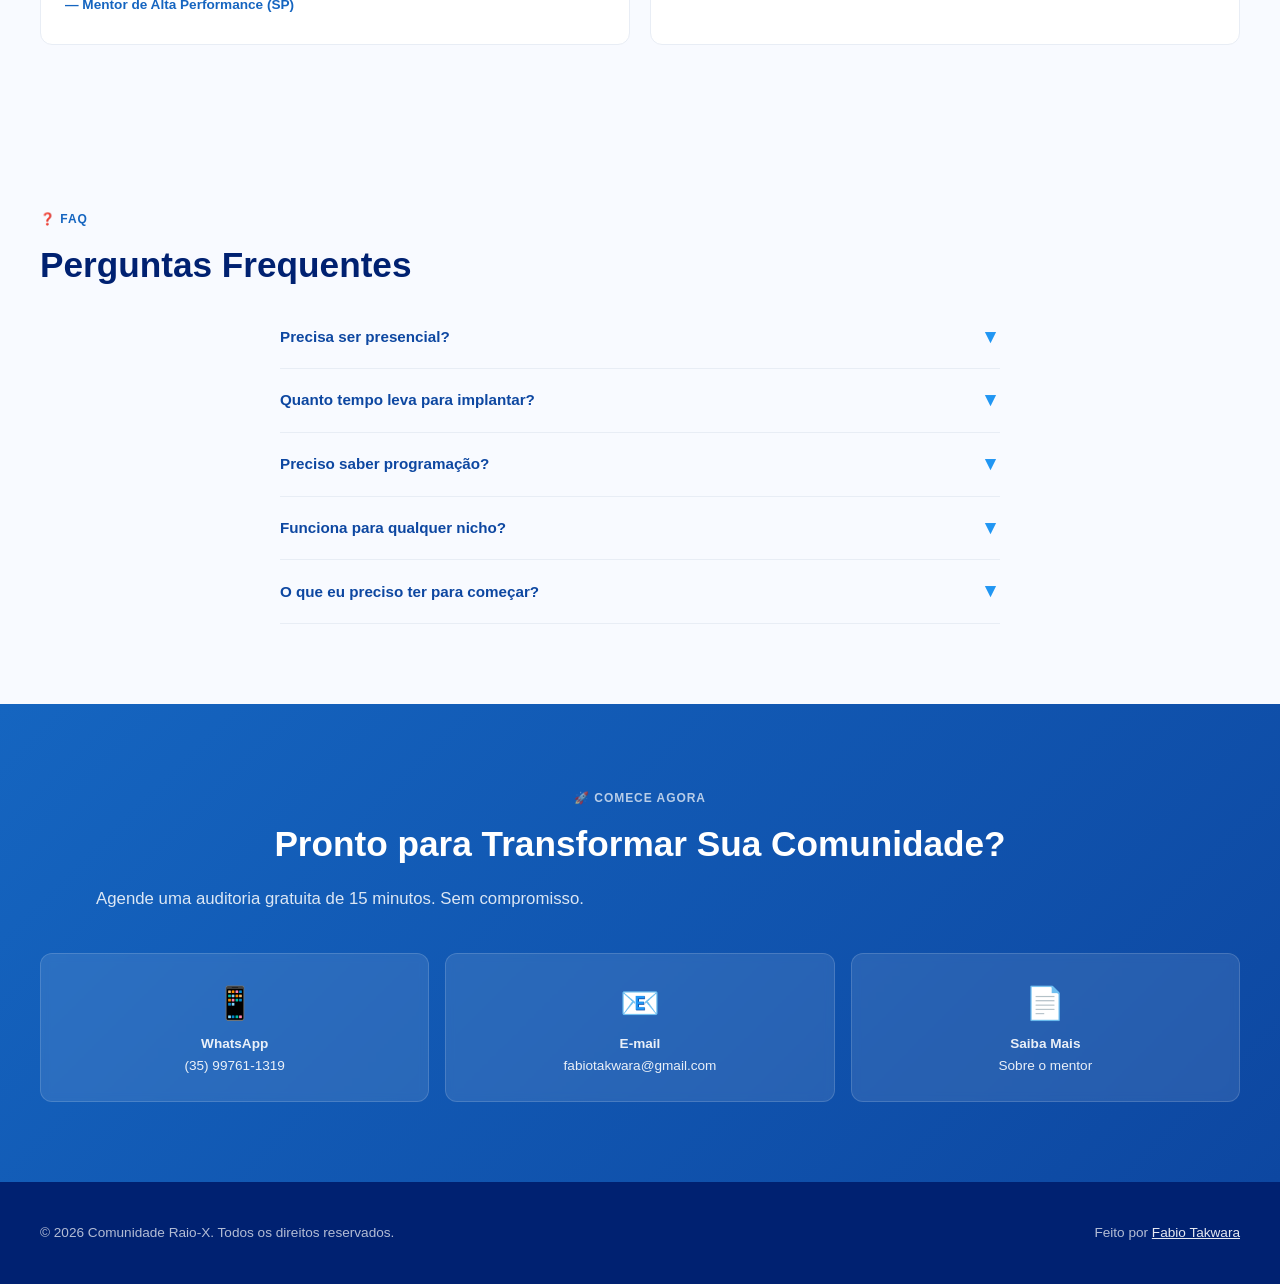
==== commit 5b74f09c: "feat: matriz posicionamento na landing page" ====
--- a/landing/index.html
+++ b/landing/index.html
@@ -281,10 +281,19 @@
   .nav-links.open{display:flex}
   .nav-toggle{display:flex}
   .hero{padding:80px 16px 60px}
+  .hero h1{font-size:1.6rem}
+  .hero-stats{gap:16px}
+  .hero-stat .num{font-size:1.4rem}
   section{padding:48px 16px}
   .pricing-card.featured{transform:none}
   .pricing-card.featured:hover{transform:translateY(-4px)}
+  .impact-bar .bar-track{height:120px}
+  .impact-chart{gap:12px}
+  .impact-bar{min-width:100px;max-width:130px}
   footer .footer-inner{flex-direction:column;text-align:center}
+  .cta-grid{grid-template-columns:1fr}
+  .steps-grid{grid-template-columns:1fr}
+  .benefits-grid{grid-template-columns:1fr}
 }
 </style>
 </head>
@@ -336,6 +345,7 @@
     </button>
     <ul class="nav-links" id="navLinks">
       <li><a href="#beneficios">Benefícios</a></li>
+      <li><a href="#posicionamento">Mercado</a></li>
       <li><a href="#metodo">Método</a></li>
       <li><a href="#precos">Preços</a></li>
       <li><a href="#faq">FAQ</a></li>
@@ -399,6 +409,57 @@
         <h3>Redução de Churn</h3>
         <p>Alunos engajados e conectados não cancelam. A fidelização sobe enquanto a evasão despenca.</p>
       </div>
+    </div>
+  </div>
+</section>
+
+<!-- POSICIONAMENTO -->
+<section id="posicionamento">
+  <div class="section-inner">
+    <span class="section-tag">📊 Mercado</span>
+    <h2 class="section-title">Posicionamento de Mercado</h2>
+    <p class="section-sub">Como o método RX se compara às alternativas existentes.</p>
+    <div style="margin:20px 0">
+      <div style="display:grid;grid-template-columns:1fr 1fr;gap:8px">
+        <div style="background:#fff3e0;border-radius:10px;padding:12px 8px;text-align:center">
+          <div style="font-weight:700;font-size:0.8rem;color:#e65100">Tradicional</div>
+          <div style="display:flex;gap:6px;justify-content:center;margin:6px 0">
+            <span style="display:inline-flex;width:30px;height:30px;border-radius:50%;background:#e65100;color:#fff;align-items:center;justify-content:center;font-weight:700;font-size:0.6rem">CM</span>
+            <span style="display:inline-flex;width:30px;height:30px;border-radius:50%;background:#78909c;color:#fff;align-items:center;justify-content:center;font-weight:700;font-size:0.6rem">SI</span>
+          </div>
+          <div style="font-size:0.7rem;color:#666">Só moderação manual<br>Baixo valor agregado</div>
+        </div>
+        <div style="background:#e3f2fd;border-radius:10px;padding:12px 8px;text-align:center">
+          <div style="font-weight:700;font-size:0.8rem;color:#1565c0">⭐ Premium (RX)</div>
+          <div style="display:flex;gap:6px;justify-content:center;margin:6px 0">
+            <span style="display:inline-flex;width:30px;height:30px;border-radius:50%;background:#1565c0;color:#fff;align-items:center;justify-content:center;font-weight:700;font-size:0.6rem">RX</span>
+            <span style="display:inline-flex;width:30px;height:30px;border-radius:50%;background:#6a1b9a;color:#fff;align-items:center;justify-content:center;font-weight:700;font-size:0.6rem">AD</span>
+          </div>
+          <div style="font-size:0.7rem;color:#666">Engenharia de dados + IA<br>Alto valor agregado</div>
+        </div>
+        <div style="background:#ffebee;border-radius:10px;padding:12px 8px;text-align:center">
+          <div style="font-weight:700;font-size:0.8rem;color:#c62828">Amador</div>
+          <div style="display:flex;gap:6px;justify-content:center;margin:6px 0">
+            <span style="display:inline-flex;width:30px;height:30px;border-radius:50%;background:#c62828;color:#fff;align-items:center;justify-content:center;font-weight:700;font-size:0.6rem">GA</span>
+          </div>
+          <div style="font-size:0.7rem;color:#666">Grupo largado<br>Perda total de valor</div>
+        </div>
+        <div style="background:#f3e5f5;border-radius:10px;padding:12px 8px;text-align:center">
+          <div style="font-weight:700;font-size:0.8rem;color:#6a1b9a">Superfaturado</div>
+          <div style="font-size:0.7rem;color:#666;margin-top:6px">Preço alto sem<br>entrega proporcional</div>
+        </div>
+      </div>
+      <div style="display:flex;justify-content:space-between;font-size:0.7rem;font-weight:600;color:#666;padding:4px;margin-top:2px">
+        <span>Baixo Valor</span>
+        <span>Alto Valor →</span>
+      </div>
+    </div>
+    <div style="display:flex;flex-direction:column;gap:6px;margin-top:12px">
+      <div style="display:flex;align-items:center;gap:8px;padding:8px 10px;border-left:3px solid #1565c0;background:var(--light);border-radius:0 6px 6px 0;font-size:0.82rem"><span style="width:10px;height:10px;border-radius:50%;background:#1565c0;flex-shrink:0"></span><strong>Comunidade Raio-X</strong> — Alto valor, preço premium justo</div>
+      <div style="display:flex;align-items:center;gap:8px;padding:8px 10px;border-left:3px solid #e65100;background:var(--light);border-radius:0 6px 6px 0;font-size:0.82rem"><span style="width:10px;height:10px;border-radius:50%;background:#e65100;flex-shrink:0"></span><strong>CM Tradicional</strong> — Só moderação manual, baixo valor</div>
+      <div style="display:flex;align-items:center;gap:8px;padding:8px 10px;border-left:3px solid #c62828;background:var(--light);border-radius:0 6px 6px 0;font-size:0.82rem"><span style="width:10px;height:10px;border-radius:50%;background:#c62828;flex-shrink:0"></span><strong>Gestão Amadora</strong> — Grupo abandonado, sem engajamento</div>
+      <div style="display:flex;align-items:center;gap:8px;padding:8px 10px;border-left:3px solid #6a1b9a;background:var(--light);border-radius:0 6px 6px 0;font-size:0.82rem"><span style="width:10px;height:10px;border-radius:50%;background:#6a1b9a;flex-shrink:0"></span><strong>Agência Digital</strong> — Preço alto, entrega genérica</div>
+      <div style="display:flex;align-items:center;gap:8px;padding:8px 10px;border-left:3px solid #78909c;background:var(--light);border-radius:0 6px 6px 0;font-size:0.82rem"><span style="width:10px;height:10px;border-radius:50%;background:#78909c;flex-shrink:0"></span><strong>Suporte Interno</strong> — Equipe própria sem método</div>
     </div>
   </div>
 </section>
@@ -576,7 +637,7 @@
         <span class="num">📧</span>
         <p><strong>E-mail</strong><br>fabiotakwara@gmail.com</p>
       </a>
-      <a href="/sobre.html" class="cta-card" style="text-decoration:none;color:#fff">
+      <a href="/agendar.html" class="cta-card" style="text-decoration:none;color:#fff">
         <span class="num">📄</span>
         <p><strong>Saiba Mais</strong><br>Sobre o mentor</p>
       </a>
@@ -588,7 +649,7 @@
 <footer>
   <div class="footer-inner">
     <span>© 2026 Comunidade Raio-X. Todos os direitos reservados.</span>
-    <span>Feito por <a href="/sobre.html">Fabio Takwara</a></span>
+    <span>Feito por <a href="/agendar.html">Fabio Takwara</a></span>
   </div>
 </footer>
 
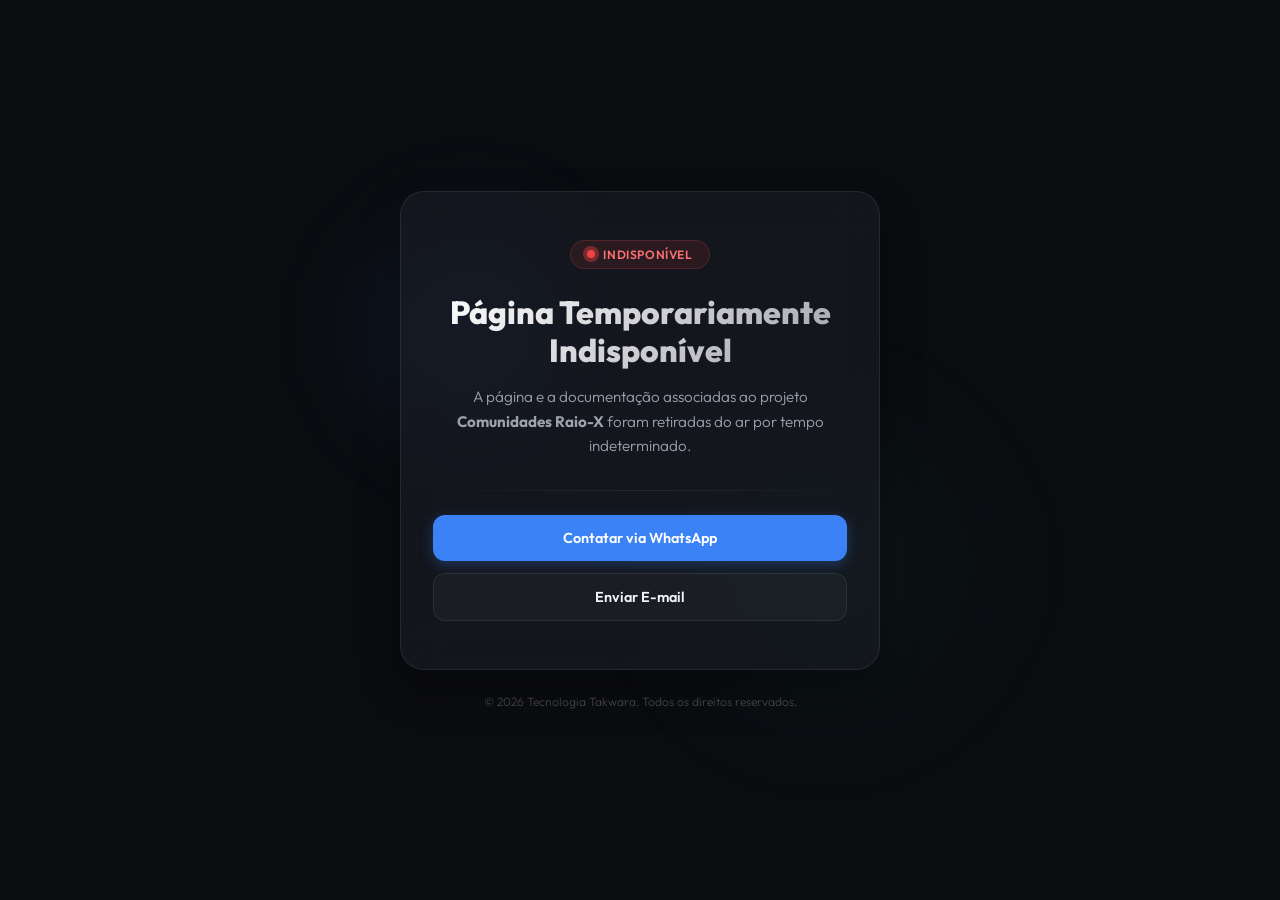
==== commit 35da305c: "chore: take communities offline and remove censo data" ====
--- a/landing/index.html
+++ b/landing/index.html
@@ -1,679 +1,244 @@
 <!DOCTYPE html>
 <html lang="pt-BR">
 <head>
-<meta charset="UTF-8">
-<meta name="viewport" content="width=device-width, initial-scale=1.0">
-<title>Comunidade Raio-X — Acelere Sua Mentoria Digital</title>
-<meta name="description" content="Método de gestão, curadoria ativa e conversão para grupos de WhatsApp e mentorias. Reduza o suporte em 70% e ative conexões de negócios.">
-<style>
-/* ===== RESET & BASE ===== */
-*,*::before,*::after{box-sizing:border-box;margin:0;padding:0}
-html{scroll-behavior:smooth;font-size:16px}
-body{font-family:-apple-system,BlinkMacSystemFont,'Segoe UI',Roboto,Oxygen,Ubuntu,sans-serif;color:#1a1a2e;background:#f8faff;line-height:1.6}
-a{text-decoration:none;color:inherit}
-img{max-width:100%;height:auto}
-
-/* ===== VARIAVEIS ===== */
-:root{
-  --blue-50:#e8f0fe;
-  --blue-100:#c2d7fc;
-  --blue-200:#7bb3f0;
-  --blue-400:#2196f3;
-  --blue-600:#1565c0;
-  --blue-800:#0d47a1;
-  --blue-900:#002171;
-  --accent:#00bcd4;
-  --dark:#1a1a2e;
-  --gray:#64748b;
-  --light:#f1f5f9;
-  --gradient-hero:linear-gradient(135deg,#0d47a1,#1565c0,#1976d2,#2196f3);
-  --gradient-cta:linear-gradient(135deg,#1565c0,#0d47a1);
-  --shadow-sm:0 1px 3px rgba(0,0,0,0.08);
-  --shadow-md:0 4px 20px rgba(0,0,0,0.1);
-  --shadow-lg:0 10px 40px rgba(0,0,0,0.15);
-  --radius:12px;
-  --max-w:1200px;
-}
-
-/* ===== PASSWORD GATE ===== */
-#password-gate{
-  position:fixed;inset:0;z-index:99999;
-  background:var(--gradient-hero);
-  display:flex;align-items:center;justify-content:center;
-  font-family:inherit;
-}
-#password-gate .pg-card{
-  background:#fff;border-radius:20px;padding:48px 40px 40px;
-  max-width:420px;width:90%;text-align:center;
-  box-shadow:var(--shadow-lg);
-}
-#password-gate .pg-lock{font-size:48px;margin-bottom:8px}
-#password-gate h2{font-size:1.5rem;color:var(--blue-800);margin-bottom:4px}
-#password-gate p{color:var(--gray);font-size:0.9rem;margin-bottom:24px}
-#password-gate input{
-  width:100%;padding:14px 16px;border:2px solid #e2e8f0;border-radius:10px;
-  font-size:1rem;text-align:center;outline:none;transition:border .2s;
-  font-family:inherit;
-}
-#password-gate input:focus{border-color:var(--blue-400)}
-#password-gate .pg-error{
-  color:#d32f2f;font-size:0.85rem;margin-top:8px;display:none
-}
-#password-gate button{
-  margin-top:16px;width:100%;padding:14px;border:none;border-radius:10px;
-  background:var(--gradient-hero);color:#fff;font-size:1rem;font-weight:600;
-  cursor:pointer;transition:transform .2s,box-shadow .2s;font-family:inherit;
-}
-#password-gate button:hover{transform:translateY(-1px);box-shadow:var(--shadow-md)}
-#password-gate .pg-footer{font-size:0.75rem;color:#94a3b8;margin-top:20px}
-
-/* ===== NAVBAR ===== */
-nav{
-  position:fixed;top:0;left:0;right:0;z-index:1000;
-  background:rgba(255,255,255,0.92);backdrop-filter:blur(12px);
-  border-bottom:1px solid rgba(0,0,0,0.06);padding:0 24px;
-  transition:box-shadow .3s;
-}
-nav.scrolled{box-shadow:var(--shadow-sm)}
-.nav-inner{
-  max-width:var(--max-w);margin:0 auto;display:flex;
-  align-items:center;justify-content:space-between;height:64px;
-}
-.nav-brand{display:flex;align-items:center;gap:10px;font-weight:700;font-size:1.1rem;color:var(--blue-800)}
-.nav-brand img{width:36px;height:36px;border-radius:8px}
-.nav-links{display:flex;gap:24px;align-items:center;list-style:none}
-.nav-links a{font-size:0.875rem;font-weight:500;color:var(--dark);transition:color .2s;position:relative}
-.nav-links a::after{content:'';position:absolute;bottom:-4px;left:0;width:0;height:2px;background:var(--blue-400);transition:width .2s}
-.nav-links a:hover{color:var(--blue-600)}
-.nav-links a:hover::after{width:100%}
-.nav-cta{
-  background:var(--gradient-hero);color:#fff !important;padding:8px 20px;
-  border-radius:8px;font-weight:600;font-size:0.85rem !important;
-  transition:transform .2s,box-shadow .2s !important;
-}
-.nav-cta:hover{transform:translateY(-1px);box-shadow:var(--shadow-md) !important}
-.nav-cta::after{display:none !important}
-.nav-toggle{display:none;flex-direction:column;gap:5px;cursor:pointer;background:none;border:none;padding:4px}
-.nav-toggle span{width:24px;height:2.5px;background:var(--blue-800);border-radius:2px;transition:.3s}
-
-/* ===== HERO ===== */
-.hero{
-  min-height:100vh;display:flex;align-items:center;justify-content:center;
-  background:var(--gradient-hero);color:#fff;padding:100px 24px 80px;
-  position:relative;overflow:hidden;
-}
-.hero::before{
-  content:'';position:absolute;inset:0;
-  background:radial-gradient(circle at 20% 80%,rgba(255,255,255,0.08) 0%,transparent 50%),
-             radial-gradient(circle at 80% 20%,rgba(255,255,255,0.05) 0%,transparent 50%);
-  pointer-events:none;
-}
-.hero-content{max-width:var(--max-w);text-align:center;position:relative;z-index:1}
-.hero-badge{
-  display:inline-block;background:rgba(255,255,255,0.15);backdrop-filter:blur(4px);
-  padding:6px 18px;border-radius:20px;font-size:0.8rem;font-weight:600;
-  letter-spacing:0.05em;margin-bottom:24px;border:1px solid rgba(255,255,255,0.2);
-}
-.hero h1{font-size:clamp(2rem,5vw,3.5rem);font-weight:800;line-height:1.15;margin-bottom:16px}
-.hero h1 span{display:block}
-.hero p{font-size:clamp(1rem,2vw,1.2rem);max-width:640px;margin:0 auto 32px;opacity:0.9;line-height:1.7}
-.hero-buttons{display:flex;gap:12px;justify-content:center;flex-wrap:wrap}
-.btn{
-  display:inline-flex;align-items:center;gap:8px;padding:14px 32px;
-  border-radius:10px;font-weight:600;font-size:0.95rem;
-  transition:transform .2s,box-shadow .2s;cursor:pointer;border:none;font-family:inherit;
-}
-.btn:hover{transform:translateY(-2px);box-shadow:var(--shadow-lg)}
-.btn-primary{background:#fff;color:var(--blue-800)}
-.btn-secondary{background:rgba(255,255,255,0.12);color:#fff;border:1px solid rgba(255,255,255,0.3)}
-.btn-secondary:hover{background:rgba(255,255,255,0.2)}
-.hero-stats{
-  display:flex;gap:32px;justify-content:center;margin-top:48px;flex-wrap:wrap;
-}
-.hero-stat{text-align:center}
-.hero-stat .num{font-size:2rem;font-weight:800;display:block}
-.hero-stat .label{font-size:0.8rem;opacity:0.8}
-
-/* ===== SECTIONS ===== */
-section{padding:80px 24px}
-.section-inner{max-width:var(--max-w);margin:0 auto}
-.section-tag{
-  display:inline-block;color:var(--blue-600);font-weight:700;font-size:0.75rem;
-  text-transform:uppercase;letter-spacing:0.08em;margin-bottom:8px;
-}
-.section-title{font-size:clamp(1.5rem,3vw,2.2rem);font-weight:800;color:var(--blue-900);margin-bottom:12px}
-.section-sub{font-size:1.05rem;color:var(--gray);max-width:600px;margin-bottom:40px;line-height:1.7}
-
-/* ===== BENEFITS ===== */
-.benefits-grid{display:grid;grid-template-columns:repeat(auto-fit,minmax(260px,1fr));gap:20px}
-.benefit-card{
-  background:#fff;border-radius:var(--radius);padding:28px 24px;
-  border:1px solid #e8edf5;transition:transform .3s,box-shadow .3s;
-}
-.benefit-card:hover{transform:translateY(-4px);box-shadow:var(--shadow-md)}
-.benefit-card .icon{font-size:2rem;margin-bottom:12px}
-.benefit-card h3{font-size:1.05rem;font-weight:700;margin-bottom:6px;color:var(--blue-800)}
-.benefit-card p{font-size:0.9rem;color:var(--gray);line-height:1.6}
-
-/* ===== METHOD ===== */
-.method{background:#fff}
-.steps-grid{display:grid;grid-template-columns:repeat(auto-fit,minmax(300px,1fr));gap:16px}
-.step-card{
-  display:flex;gap:16px;padding:20px;border-radius:var(--radius);
-  border:1px solid #e8edf5;transition:transform .3s,box-shadow .3s;
-}
-.step-card:hover{transform:translateY(-2px);box-shadow:var(--shadow-sm)}
-.step-num{
-  width:40px;height:40px;border-radius:10px;display:flex;
-  align-items:center;justify-content:center;font-weight:800;font-size:0.9rem;
-  flex-shrink:0;color:#fff;
-}
-.s1{background:linear-gradient(135deg,#e53935,#c62828)}
-.s2{background:linear-gradient(135deg,#fb8c00,#e65100)}
-.s3{background:linear-gradient(135deg,#fdd835,#f9a825);color:#333}
-.s4{background:linear-gradient(135deg,#29b6f6,#0288d1)}
-.s5{background:linear-gradient(135deg,#ab47bc,#6a1b9a)}
-.s6{background:linear-gradient(135deg,#5c6bc0,#283593)}
-.s7{background:linear-gradient(135deg,#26a69a,#00695c)}
-.step-card h4{font-size:0.95rem;font-weight:700;margin-bottom:2px;color:var(--blue-800)}
-.step-card p{font-size:0.82rem;color:var(--gray);line-height:1.5}
-
-/* ===== IMPACT CHART ===== */
-.impact-chart{display:flex;gap:24px;justify-content:center;flex-wrap:wrap;margin:32px 0}
-.impact-bar{flex:1;min-width:140px;max-width:200px;text-align:center}
-.impact-bar .bar-track{
-  height:180px;background:#e8edf5;border-radius:8px 8px 0 0;
-  display:flex;align-items:flex-end;overflow:hidden;position:relative;
-}
-.impact-bar .bar-fill{
-  width:100%;border-radius:8px 8px 0 0;transition:height 1s ease;
-  display:flex;align-items:flex-start;justify-content:center;padding-top:6px;
-  color:#fff;font-weight:700;font-size:0.8rem;
-}
-.impact-bar .bar-label{font-size:0.82rem;font-weight:600;margin-top:8px;color:var(--blue-800)}
-.impact-bar .bar-sub{font-size:0.72rem;color:var(--gray)}
-
-/* ===== PRICING ===== */
-.pricing{background:var(--light)}
-.pricing-grid{display:grid;grid-template-columns:repeat(auto-fit,minmax(280px,1fr));gap:24px;align-items:start}
-.pricing-card{
-  background:#fff;border-radius:16px;padding:32px 28px;
-  border:1px solid #e8edf5;position:relative;transition:transform .3s,box-shadow .3s;
-}
-.pricing-card:hover{transform:translateY(-4px);box-shadow:var(--shadow-lg)}
-.pricing-card.featured{
-  border:2px solid var(--blue-400);transform:scale(1.03);
-}
-.pricing-card.featured:hover{transform:scale(1.03) translateY(-4px)}
-.pricing-badge{
-  position:absolute;top:-12px;left:50%;transform:translateX(-50%);
-  background:var(--gradient-hero);color:#fff;padding:4px 20px;
-  border-radius:20px;font-size:0.75rem;font-weight:700;white-space:nowrap;
-}
-.pricing-card h3{font-size:1.1rem;font-weight:700;margin-bottom:4px;color:var(--blue-800)}
-.pricing-card .desc{font-size:0.85rem;color:var(--gray);margin-bottom:16px;min-height:40px}
-.pricing-card .price{font-size:2rem;font-weight:800;color:var(--blue-800);margin-bottom:4px}
-.pricing-card .price span{font-size:0.9rem;font-weight:400;color:var(--gray)}
-.pricing-card .period{font-size:0.8rem;color:var(--gray);margin-bottom:20px}
-.pricing-card ul{list-style:none;padding:0;margin:0 0 24px}
-.pricing-card ul li{
-  padding:6px 0;font-size:0.85rem;color:var(--dark);
-  display:flex;align-items:center;gap:8px;
-}
-.pricing-card ul li::before{content:'✓';color:var(--blue-400);font-weight:700}
-.pricing-card .btn{width:100%;justify-content:center}
-
-/* ===== TESTIMONIALS ===== */
-.testimonials-grid{display:grid;grid-template-columns:repeat(auto-fit,minmax(320px,1fr));gap:20px}
-.testimonial-card{
-  background:#fff;border-radius:var(--radius);padding:28px 24px;
-  border:1px solid #e8edf5;position:relative;
-}
-.testimonial-card::before{
-  content:'"';position:absolute;top:12px;left:20px;font-size:3rem;
-  color:var(--blue-100);font-weight:700;line-height:1;font-family:Georgia,serif;
-}
-.testimonial-card p{font-size:0.92rem;color:var(--dark);font-style:italic;margin-bottom:16px;line-height:1.7}
-.testimonial-card .author{font-weight:600;font-size:0.85rem;color:var(--blue-600)}
-
-/* ===== FAQ ===== */
-.faq-list{max-width:720px;margin:0 auto}
-.faq-item{border-bottom:1px solid #e8edf5;padding:16px 0}
-.faq-q{
-  display:flex;justify-content:space-between;align-items:center;
-  font-weight:600;font-size:0.95rem;cursor:pointer;color:var(--blue-800);
-  user-select:none;
-}
-.faq-q .arrow{font-size:1.2rem;transition:transform .3s;color:var(--blue-400)}
-.faq-item.open .faq-q .arrow{transform:rotate(180deg)}
-.faq-a{
-  max-height:0;overflow:hidden;transition:max-height .3s ease,padding .3s;
-  font-size:0.88rem;color:var(--gray);line-height:1.7;
-}
-.faq-item.open .faq-a{max-height:300px;padding-top:12px}
-
-/* ===== CTA ===== */
-.cta-section{
-  background:var(--gradient-cta);color:#fff;text-align:center;
-}
-.cta-section .section-title{color:#fff}
-.cta-section .section-sub{color:rgba(255,255,255,0.85)}
-.cta-section .btn-primary{background:#fff;color:var(--blue-800)}
-.cta-section .btn-secondary{border-color:rgba(255,255,255,0.4)}
-.cta-grid{display:grid;grid-template-columns:repeat(auto-fit,minmax(240px,1fr));gap:16px;margin-top:32px;}
-.cta-card{
-  background:rgba(255,255,255,0.1);backdrop-filter:blur(4px);border-radius:var(--radius);
-  padding:24px;text-align:center;border:1px solid rgba(255,255,255,0.15);
-  transition:transform .3s;
-}
-.cta-card:hover{transform:translateY(-3px)}
-.cta-card .num{font-size:2rem;font-weight:800;display:block;margin-bottom:4px}
-.cta-card p{font-size:0.85rem;opacity:0.9}
-
-/* ===== FOOTER ===== */
-footer{padding:40px 24px;background:var(--blue-900);color:rgba(255,255,255,0.7);font-size:0.85rem}
-.footer-inner{max-width:var(--max-w);margin:0 auto;display:flex;justify-content:space-between;align-items:center;flex-wrap:wrap;gap:16px}
-footer a{color:rgba(255,255,255,0.9);text-decoration:underline}
-
-/* ===== MOBILE ===== */
-@media(max-width:768px){
-  .nav-links{display:none;position:absolute;top:64px;left:0;right:0;background:#fff;flex-direction:column;padding:16px 24px 24px;gap:16px;border-bottom:1px solid #e8edf5;box-shadow:var(--shadow-md)}
-  .nav-links.open{display:flex}
-  .nav-toggle{display:flex}
-  .hero{padding:80px 16px 60px}
-  .hero h1{font-size:1.6rem}
-  .hero-stats{gap:16px}
-  .hero-stat .num{font-size:1.4rem}
-  section{padding:48px 16px}
-  .pricing-card.featured{transform:none}
-  .pricing-card.featured:hover{transform:translateY(-4px)}
-  .impact-bar .bar-track{height:120px}
-  .impact-chart{gap:12px}
-  .impact-bar{min-width:100px;max-width:130px}
-  footer .footer-inner{flex-direction:column;text-align:center}
-  .cta-grid{grid-template-columns:1fr}
-  .steps-grid{grid-template-columns:1fr}
-  .benefits-grid{grid-template-columns:1fr}
-}
-</style>
+    <meta charset="UTF-8">
+    <meta name="viewport" content="width=device-width, initial-scale=1.0">
+    <title>Comunidade Raio-X — Indisponível</title>
+    <link rel="preconnect" href="https://fonts.googleapis.com">
+    <link rel="preconnect" href="https://fonts.gstatic.com" crossorigin>
+    <link href="https://fonts.googleapis.com/css2?family=Outfit:wght@300;400;600;800&display=swap" rel="stylesheet">
+    <style>
+        :root {
+            --bg: #0b0c10;
+            --card-bg: rgba(25, 28, 36, 0.65);
+            --border: rgba(255, 255, 255, 0.08);
+            --primary: #3b82f6;
+            --text-main: #f3f4f6;
+            --text-muted: #9ca3af;
+            --glow: rgba(59, 130, 246, 0.15);
+        }
+
+        * {
+            box-sizing: border-box;
+            margin: 0;
+            padding: 0;
+        }
+
+        body {
+            font-family: 'Outfit', -apple-system, BlinkMacSystemFont, sans-serif;
+            background: var(--bg);
+            color: var(--text-main);
+            min-height: 100vh;
+            display: flex;
+            align-items: center;
+            justify-content: center;
+            padding: 24px;
+            overflow: hidden;
+            position: relative;
+        }
+
+        /* Ambient backgrounds */
+        body::before {
+            content: '';
+            position: absolute;
+            width: 300px;
+            height: 300px;
+            background: radial-gradient(circle, var(--glow) 0%, transparent 70%);
+            top: 20%;
+            left: 25%;
+            z-index: 0;
+            filter: blur(40px);
+        }
+
+        body::after {
+            content: '';
+            position: absolute;
+            width: 400px;
+            height: 400px;
+            background: radial-gradient(circle, rgba(16, 185, 129, 0.08) 0%, transparent 70%);
+            bottom: 15%;
+            right: 20%;
+            z-index: 0;
+            filter: blur(50px);
+        }
+
+        .container {
+            position: relative;
+            z-index: 1;
+            max-width: 480px;
+            width: 100%;
+            text-align: center;
+        }
+
+        .card {
+            background: var(--card-bg);
+            backdrop-filter: blur(20px);
+            -webkit-backdrop-filter: blur(20px);
+            border: 1px solid var(--border);
+            border-radius: 24px;
+            padding: 48px 32px;
+            box-shadow: 0 20px 40px rgba(0, 0, 0, 0.3);
+            animation: fadeIn 0.8s cubic-bezier(0.16, 1, 0.3, 1) forwards;
+        }
+
+        @keyframes fadeIn {
+            from {
+                opacity: 0;
+                transform: translateY(20px);
+            }
+            to {
+                opacity: 1;
+                transform: translateY(0);
+            }
+        }
+
+        .status-container {
+            display: inline-flex;
+            align-items: center;
+            gap: 8px;
+            background: rgba(239, 68, 68, 0.1);
+            border: 1px solid rgba(239, 68, 68, 0.2);
+            padding: 6px 16px;
+            border-radius: 30px;
+            margin-bottom: 24px;
+        }
+
+        .status-dot {
+            width: 8px;
+            height: 8px;
+            background-color: #ef4444;
+            border-radius: 50%;
+            position: relative;
+        }
+
+        .status-dot::after {
+            content: '';
+            position: absolute;
+            inset: -4px;
+            border-radius: 50%;
+            background-color: rgba(239, 68, 68, 0.4);
+            animation: pulse 2s infinite;
+        }
+
+        @keyframes pulse {
+            0% { transform: scale(1); opacity: 1; }
+            100% { transform: scale(2.5); opacity: 0; }
+        }
+
+        .status-text {
+            font-size: 0.75rem;
+            font-weight: 600;
+            text-transform: uppercase;
+            letter-spacing: 0.05em;
+            color: #f87171;
+        }
+
+        h1 {
+            font-size: 2rem;
+            font-weight: 800;
+            line-height: 1.2;
+            margin-bottom: 16px;
+            background: linear-gradient(135deg, #ffffff 0%, #a1a1aa 100%);
+            -webkit-background-clip: text;
+            -webkit-text-fill-color: transparent;
+        }
+
+        p {
+            font-size: 0.95rem;
+            color: var(--text-muted);
+            line-height: 1.6;
+            margin-bottom: 32px;
+            font-weight: 300;
+        }
+
+        .divider {
+            height: 1px;
+            background: linear-gradient(90deg, transparent, var(--border), transparent);
+            margin: 24px 0;
+        }
+
+        .links {
+            display: flex;
+            flex-direction: column;
+            gap: 12px;
+        }
+
+        .btn {
+            display: inline-flex;
+            align-items: center;
+            justify-content: center;
+            gap: 8px;
+            padding: 14px;
+            border-radius: 12px;
+            font-size: 0.9rem;
+            font-weight: 600;
+            text-decoration: none;
+            transition: all 0.2s ease;
+            cursor: pointer;
+            width: 100%;
+        }
+
+        .btn-primary {
+            background: var(--primary);
+            color: #ffffff;
+            box-shadow: 0 4px 14px rgba(59, 130, 246, 0.3);
+        }
+
+        .btn-primary:hover {
+            background: #2563eb;
+            transform: translateY(-1px);
+            box-shadow: 0 6px 20px rgba(59, 130, 246, 0.4);
+        }
+
+        .btn-secondary {
+            background: rgba(255, 255, 255, 0.03);
+            border: 1px solid var(--border);
+            color: var(--text-main);
+        }
+
+        .btn-secondary:hover {
+            background: rgba(255, 255, 255, 0.08);
+            border-color: rgba(255, 255, 255, 0.15);
+            transform: translateY(-1px);
+        }
+
+        .footer {
+            margin-top: 24px;
+            font-size: 0.75rem;
+            color: rgba(255, 255, 255, 0.25);
+            font-weight: 300;
+        }
+    </style>
 </head>
 <body>
 
-<!-- PASSWORD GATE -->
-<div id="password-gate">
-  <div class="pg-card">
-    <div class="pg-lock">🔒</div>
-    <h2>Acesso Restrito</h2>
-    <p>Área exclusiva para clientes e convidados.<br>Insira a senha para continuar.</p>
-    <input type="password" id="pg-input" placeholder="Digite a senha" autocomplete="off">
-    <div class="pg-error" id="pg-error">Senha incorreta. Tente novamente.</div>
-    <button onclick="checkPassword()">Acessar →</button>
-    <div class="pg-footer">Comunidade Raio-X © 2026</div>
-  </div>
+<div class="container">
+    <div class="card">
+        <div class="status-container">
+            <span class="status-dot"></span>
+            <span class="status-text">Indisponível</span>
+        </div>
+        
+        <h1>Página Temporariamente Indisponível</h1>
+        
+        <p>A página e a documentação associadas ao projeto <strong>Comunidades Raio-X</strong> foram retiradas do ar por tempo indeterminado.</p>
+        
+        <div class="divider"></div>
+        
+        <div class="links">
+            <a href="https://wa.me/5535997611319" class="btn btn-primary">
+                <span>Contatar via WhatsApp</span>
+            </a>
+            <a href="mailto:fabiotakwara@gmail.com" class="btn btn-secondary">
+                <span>Enviar E-mail</span>
+            </a>
+        </div>
+    </div>
+    
+    <div class="footer">
+        © 2026 Tecnologia Takwara. Todos os direitos reservados.
+    </div>
 </div>
 
-<script>
-const PASSWORD = 'raiox2026';
-function checkPassword(){
-  const input = document.getElementById('pg-input').value;
-  if(input === PASSWORD){
-    document.getElementById('password-gate').style.display='none';
-    document.body.style.overflow='';
-  } else {
-    document.getElementById('pg-error').style.display='block';
-    document.getElementById('pg-input').value='';
-    document.getElementById('pg-input').focus();
-  }
-}
-document.getElementById('pg-input').addEventListener('keydown',function(e){
-  if(e.key==='Enter') checkPassword();
-});
-document.addEventListener('DOMContentLoaded',function(){
-  document.body.style.overflow='hidden';
-});
-</script>
-
-<!-- NAVBAR -->
-<nav id="navbar">
-  <div class="nav-inner">
-    <a href="#" class="nav-brand">
-      <img src="assets/images/logo-comunidade-raiox.svg" alt="Logo" onerror="this.style.display='none'">
-      Raio-X
-    </a>
-    <button class="nav-toggle" id="navToggle" aria-label="Menu">
-      <span></span><span></span><span></span>
-    </button>
-    <ul class="nav-links" id="navLinks">
-      <li><a href="#beneficios">Benefícios</a></li>
-      <li><a href="#posicionamento">Mercado</a></li>
-      <li><a href="#metodo">Método</a></li>
-      <li><a href="#precos">Preços</a></li>
-      <li><a href="#faq">FAQ</a></li>
-      <li><a href="#contato" class="nav-cta">Agendar Auditoria</a></li>
-    </ul>
-  </div>
-</nav>
-
-<!-- HERO -->
-<section class="hero">
-  <div class="hero-content">
-    <div class="hero-badge">🔬 Metodologia Registrada</div>
-    <h1>Transforme seu Grupo de WhatsApp<br><span>em um Ativo Estratégico</span></h1>
-    <p>O método Comunidade Raio-X reduz em até <strong>70% o suporte repetitivo</strong> da sua mentoria, ativa conexões de negócios entre seus alunos e publica painéis interativos na web — tudo automatizado com IA.</p>
-    <div class="hero-buttons">
-      <a href="#contato" class="btn btn-primary">📅 Agendar Auditoria Gratuita</a>
-      <a href="#metodo" class="btn btn-secondary">↓ Conhecer o Método</a>
-    </div>
-    <div class="hero-stats">
-      <div class="hero-stat"><span class="num">-70%</span><span class="label">Suporte Reativo</span></div>
-      <div class="hero-stat"><span class="num">+∞</span><span class="label">Sinergias Ativadas</span></div>
-      <div class="hero-stat"><span class="num">7</span><span class="label">Passos Estruturados</span></div>
-    </div>
-  </div>
-</section>
-
-<!-- BENEFÍCIOS -->
-<section id="beneficios">
-  <div class="section-inner">
-    <span class="section-tag">🔬 Benefícios</span>
-    <h2 class="section-title">Por que a Comunidade Raio-X?</h2>
-    <p class="section-sub">Mentores e infoprodutores perdem alunos por falta de engajamento nos grupos de WhatsApp. O RX inverte esse cenário.</p>
-    <div class="benefits-grid">
-      <div class="benefit-card">
-        <div class="icon">🧹</div>
-        <h3>Fim do Suporte Repetitivo</h3>
-        <p>Dúvidas sobre links, agendas e regras são sanadas por atalhos fixados no painel web. Sua equipe economiza até 70% do tempo.</p>
-      </div>
-      <div class="benefit-card">
-        <div class="icon">🔗</div>
-        <h3>Sinergias entre Alunos</h3>
-        <p>Cruzamos dados de nicho, localização e redes sociais para criar conexões de negócios dentro da sua própria comunidade.</p>
-      </div>
-      <div class="benefit-card">
-        <div class="icon">📊</div>
-        <h3>Painel Interativo na Web</h3>
-        <p>Cada aluno tem acesso a um raio-X completo da turma: quem são os membros, o que fazem e com quem podem fazer negócios.</p>
-      </div>
-      <div class="benefit-card">
-        <div class="icon">🤖</div>
-        <h3>Resumos Pós-Zoom em 2h</h3>
-        <p>Transcrições de aulas viram resumos executivos estruturados com tarefas e links úteis — publicados automaticamente no painel.</p>
-      </div>
-      <div class="benefit-card">
-        <div class="icon">📈</div>
-        <h3>Upsell Direcionado</h3>
-        <p>Com o mapa completo de perfis, você sabe exatamente para quem e como ofertar seu próximo produto ou mentoria avançada.</p>
-      </div>
-      <div class="benefit-card">
-        <div class="icon">🛡️</div>
-        <h3>Redução de Churn</h3>
-        <p>Alunos engajados e conectados não cancelam. A fidelização sobe enquanto a evasão despenca.</p>
-      </div>
-    </div>
-  </div>
-</section>
-
-<!-- POSICIONAMENTO -->
-<section id="posicionamento">
-  <div class="section-inner">
-    <span class="section-tag">📊 Mercado</span>
-    <h2 class="section-title">Posicionamento de Mercado</h2>
-    <p class="section-sub">Como o método RX se compara às alternativas existentes.</p>
-    <div style="margin:20px 0">
-      <div style="display:grid;grid-template-columns:1fr 1fr;gap:8px">
-        <div style="background:#fff3e0;border-radius:10px;padding:12px 8px;text-align:center">
-          <div style="font-weight:700;font-size:0.8rem;color:#e65100">Tradicional</div>
-          <div style="display:flex;gap:6px;justify-content:center;margin:6px 0">
-            <span style="display:inline-flex;width:30px;height:30px;border-radius:50%;background:#e65100;color:#fff;align-items:center;justify-content:center;font-weight:700;font-size:0.6rem">CM</span>
-            <span style="display:inline-flex;width:30px;height:30px;border-radius:50%;background:#78909c;color:#fff;align-items:center;justify-content:center;font-weight:700;font-size:0.6rem">SI</span>
-          </div>
-          <div style="font-size:0.7rem;color:#666">Só moderação manual<br>Baixo valor agregado</div>
-        </div>
-        <div style="background:#e3f2fd;border-radius:10px;padding:12px 8px;text-align:center">
-          <div style="font-weight:700;font-size:0.8rem;color:#1565c0">⭐ Premium (RX)</div>
-          <div style="display:flex;gap:6px;justify-content:center;margin:6px 0">
-            <span style="display:inline-flex;width:30px;height:30px;border-radius:50%;background:#1565c0;color:#fff;align-items:center;justify-content:center;font-weight:700;font-size:0.6rem">RX</span>
-            <span style="display:inline-flex;width:30px;height:30px;border-radius:50%;background:#6a1b9a;color:#fff;align-items:center;justify-content:center;font-weight:700;font-size:0.6rem">AD</span>
-          </div>
-          <div style="font-size:0.7rem;color:#666">Engenharia de dados + IA<br>Alto valor agregado</div>
-        </div>
-        <div style="background:#ffebee;border-radius:10px;padding:12px 8px;text-align:center">
-          <div style="font-weight:700;font-size:0.8rem;color:#c62828">Amador</div>
-          <div style="display:flex;gap:6px;justify-content:center;margin:6px 0">
-            <span style="display:inline-flex;width:30px;height:30px;border-radius:50%;background:#c62828;color:#fff;align-items:center;justify-content:center;font-weight:700;font-size:0.6rem">GA</span>
-          </div>
-          <div style="font-size:0.7rem;color:#666">Grupo largado<br>Perda total de valor</div>
-        </div>
-        <div style="background:#f3e5f5;border-radius:10px;padding:12px 8px;text-align:center">
-          <div style="font-weight:700;font-size:0.8rem;color:#6a1b9a">Superfaturado</div>
-          <div style="font-size:0.7rem;color:#666;margin-top:6px">Preço alto sem<br>entrega proporcional</div>
-        </div>
-      </div>
-      <div style="display:flex;justify-content:space-between;font-size:0.7rem;font-weight:600;color:#666;padding:4px;margin-top:2px">
-        <span>Baixo Valor</span>
-        <span>Alto Valor →</span>
-      </div>
-    </div>
-    <div style="display:flex;flex-direction:column;gap:6px;margin-top:12px">
-      <div style="display:flex;align-items:center;gap:8px;padding:8px 10px;border-left:3px solid #1565c0;background:var(--light);border-radius:0 6px 6px 0;font-size:0.82rem"><span style="width:10px;height:10px;border-radius:50%;background:#1565c0;flex-shrink:0"></span><strong>Comunidade Raio-X</strong> — Alto valor, preço premium justo</div>
-      <div style="display:flex;align-items:center;gap:8px;padding:8px 10px;border-left:3px solid #e65100;background:var(--light);border-radius:0 6px 6px 0;font-size:0.82rem"><span style="width:10px;height:10px;border-radius:50%;background:#e65100;flex-shrink:0"></span><strong>CM Tradicional</strong> — Só moderação manual, baixo valor</div>
-      <div style="display:flex;align-items:center;gap:8px;padding:8px 10px;border-left:3px solid #c62828;background:var(--light);border-radius:0 6px 6px 0;font-size:0.82rem"><span style="width:10px;height:10px;border-radius:50%;background:#c62828;flex-shrink:0"></span><strong>Gestão Amadora</strong> — Grupo abandonado, sem engajamento</div>
-      <div style="display:flex;align-items:center;gap:8px;padding:8px 10px;border-left:3px solid #6a1b9a;background:var(--light);border-radius:0 6px 6px 0;font-size:0.82rem"><span style="width:10px;height:10px;border-radius:50%;background:#6a1b9a;flex-shrink:0"></span><strong>Agência Digital</strong> — Preço alto, entrega genérica</div>
-      <div style="display:flex;align-items:center;gap:8px;padding:8px 10px;border-left:3px solid #78909c;background:var(--light);border-radius:0 6px 6px 0;font-size:0.82rem"><span style="width:10px;height:10px;border-radius:50%;background:#78909c;flex-shrink:0"></span><strong>Suporte Interno</strong> — Equipe própria sem método</div>
-    </div>
-  </div>
-</section>
-
-<!-- MÉTODO -->
-<section id="metodo" class="method">
-  <div class="section-inner">
-    <span class="section-tag">📋 Metodologia</span>
-    <h2 class="section-title">Os 7 Passos do Método RX</h2>
-    <p class="section-sub">Da prospecção ao acompanhamento contínuo — um sistema completo para transformar a gestão da sua comunidade.</p>
-    <div class="steps-grid">
-      <div class="step-card">
-        <div class="step-num s1">01</div>
-        <div><h4>Persona</h4><p>Diagnóstico de quem precisa da otimização e mapeamento das dores do mentor.</p></div>
-      </div>
-      <div class="step-card">
-        <div class="step-num s2">02</div>
-        <div><h4>Jornada</h4><p>Do caos e silêncio no grupo à clareza estratégica com engajamento ativo.</p></div>
-      </div>
-      <div class="step-card">
-        <div class="step-num s3">03</div>
-        <div><h4>Estrutura</h4><p>Definição do formato de entrega: consultoria, mentoria ou recorrência.</p></div>
-      </div>
-      <div class="step-card">
-        <div class="step-num s4">04</div>
-        <div><h4>Entrega</h4><p>Curadoria ativa, resumos pós-Zoom e automações com IA.</p></div>
-      </div>
-      <div class="step-card">
-        <div class="step-num s5">05</div>
-        <div><h4>Precificação</h4><p>Modelos High Ticket e recorrência mensal com ROI comprovado.</p></div>
-      </div>
-      <div class="step-card">
-        <div class="step-num s6">06</div>
-        <div><h4>Oferta</h4><p>Copy irresistível, naming do método e promessa de aceleração.</p></div>
-      </div>
-      <div class="step-card">
-        <div class="step-num s7">07</div>
-        <div><h4>Aquisição</h4><p>Vendas consultivas através de auditorias gratuitas demonstrativas.</p></div>
-      </div>
-    </div>
-
-    <div class="impact-chart">
-      <div class="impact-bar">
-        <div class="bar-track"><div class="bar-fill" style="height:30%;background:linear-gradient(180deg,#42a5f5,#1565c0)">-70%</div></div>
-        <div class="bar-label">Suporte</div><div class="bar-sub">Horas reduzidas</div>
-      </div>
-      <div class="impact-bar">
-        <div class="bar-track"><div class="bar-fill" style="height:22%;background:linear-gradient(180deg,#66bb6a,#1b5e20)">R$ 25k</div></div>
-        <div class="bar-label">Economia</div><div class="bar-sub">Suporte/ano</div>
-      </div>
-      <div class="impact-bar">
-        <div class="bar-track"><div class="bar-fill" style="height:40%;background:linear-gradient(180deg,#ffa726,#e65100)">R$ 35k</div></div>
-        <div class="bar-label">Upsells</div><div class="bar-sub">Novos negócios</div>
-      </div>
-    </div>
-  </div>
-</section>
-
-<!-- PREÇOS -->
-<section id="precos" class="pricing">
-  <div class="section-inner">
-    <span class="section-tag">💰 Investimento</span>
-    <h2 class="section-title">Escolha o Formato Ideal</h2>
-    <p class="section-sub">Duas modalidades para diferentes necessidades. Ambas com setup completo e suporte dedicado.</p>
-    <div class="pricing-grid">
-      <div class="pricing-card">
-        <h3>📘 Aprenda e Faça</h3>
-        <p class="desc">Capacitação completa para sua equipe operar o sistema com autonomia.</p>
-        <div class="price">R$ 8.000 <span>a R$ 12.000</span></div>
-        <div class="period">Pagamento único · Setup técnico</div>
-        <ul>
-          <li>Extração e higienização de logs</li>
-          <li>Setup do GitHub + deploy GitHub Pages</li>
-          <li>2 encontros de treinamento via Zoom</li>
-          <li>30 dias de suporte pós-implantação</li>
-          <li>Acesso vitalício ao método</li>
-        </ul>
-        <a href="#contato" class="btn btn-primary" style="background:var(--gradient-hero);color:#fff">Quero esse formato</a>
-      </div>
-
-      <div class="pricing-card featured">
-        <div class="pricing-badge">🔥 Mais Escolhido</div>
-        <h3>🚀 Operação Terceirizada</h3>
-        <p class="desc">Nós operamos toda a stack técnica enquanto você foca no conteúdo.</p>
-        <div class="price">R$ 5.000 <span>+ R$ 3.500/mês</span></div>
-        <div class="period">Setup único + mensalidade</div>
-        <ul>
-          <li>Setup completo da infraestrutura</li>
-          <li>Curadoria ativa 2-3x por semana</li>
-          <li>Resumos pós-Zoom em até 2h</li>
-          <li>Alertas de sinergias estratégicas</li>
-          <li>Painel sempre atualizado</li>
-        </ul>
-        <a href="#contato" class="btn btn-primary" style="background:var(--gradient-hero);color:#fff">Quero esse formato</a>
-      </div>
-
-      <div class="pricing-card">
-        <h3>🎤 Workshop Coletivo</h3>
-        <p class="desc">Para quem quer começar com investimento reduzido e entrada facilitada.</p>
-        <div class="price">R$ 3.000 <span>+ R$ 250/lote</span></div>
-        <div class="period">Setup + atualizações sob demanda</div>
-        <ul>
-          <li>Setup do GitHub Pages / Vercel</li>
-          <li>Scripts personalizados</li>
-          <li>Atualização por lote (R$ 250)</li>
-          <li>Ou R$ 1.000/mês (4 atualizações)</li>
-          <li>Suporte por e-mail</li>
-        </ul>
-        <a href="#contato" class="btn btn-primary" style="background:var(--gradient-hero);color:#fff">Quero esse formato</a>
-      </div>
-    </div>
-  </div>
-</section>
-
-<!-- DEPOIMENTOS -->
-<section id="depoimentos">
-  <div class="section-inner">
-    <span class="section-tag">⭐ Prova Social</span>
-    <h2 class="section-title">O Que Dizem Quem Aplicou</h2>
-    <div class="testimonials-grid">
-      <div class="testimonial-card">
-        <p>Depois do Raio-X, meu grupo de WhatsApp deixou de ser um depósito de avisos. Em 15 dias, dois alunos fecharam uma parceria que jamais descobririam sem o mapeamento de sinergias.</p>
-        <div class="author">— Mentor de Alta Performance (SP)</div>
-      </div>
-      <div class="testimonial-card">
-        <p>O resumo pós-Zoom em 2 horas mudou completamente o engajamento. Minha equipe de suporte economiza 12 horas por semana.</p>
-        <div class="author">— Infoprodutor Health & Wellness (MG)</div>
-      </div>
-    </div>
-  </div>
-</section>
-
-<!-- FAQ -->
-<section id="faq">
-  <div class="section-inner">
-    <span class="section-tag">❓ FAQ</span>
-    <h2 class="section-title">Perguntas Frequentes</h2>
-    <div class="faq-list">
-      <div class="faq-item">
-        <div class="faq-q" onclick="toggleFaq(this)">Precisa ser presencial? <span class="arrow">▼</span></div>
-        <div class="faq-a">Não. 100% remoto via Zoom. Todo o acompanhamento é feito online.</div>
-      </div>
-      <div class="faq-item">
-        <div class="faq-q" onclick="toggleFaq(this)">Quanto tempo leva para implantar? <span class="arrow">▼</span></div>
-        <div class="faq-a">O setup completo leva de 7 a 10 dias úteis. A curadoria contínua começa imediatamente após.</div>
-      </div>
-      <div class="faq-item">
-        <div class="faq-q" onclick="toggleFaq(this)">Preciso saber programação? <span class="arrow">▼</span></div>
-        <div class="faq-a">Não. Na modalidade "Aprenda e Faça" você é treinado. Na "Operação Terceirizada", nós fazemos tudo.</div>
-      </div>
-      <div class="faq-item">
-        <div class="faq-q" onclick="toggleFaq(this)">Funciona para qualquer nicho? <span class="arrow">▼</span></div>
-        <div class="faq-a">Sim. O método é agnóstico de nicho. Já aplicado com saúde, alta performance, tecnologia, educação e bioeconomia.</div>
-      </div>
-      <div class="faq-item">
-        <div class="faq-q" onclick="toggleFaq(this)">O que eu preciso ter para começar? <span class="arrow">▼</span></div>
-        <div class="faq-a">Apenas um grupo de WhatsApp com alunos ativos. Nós fazemos o resto.</div>
-      </div>
-    </div>
-  </div>
-</section>
-
-<!-- CTA -->
-<section id="contato" class="cta-section">
-  <div class="section-inner">
-    <span class="section-tag" style="color:rgba(255,255,255,0.7)">🚀 Comece Agora</span>
-    <h2 class="section-title">Pronto para Transformar Sua Comunidade?</h2>
-    <p class="section-sub">Agende uma auditoria gratuita de 15 minutos. Sem compromisso.</p>
-    <div class="cta-grid">
-      <a href="https://wa.me/5535997611319?text=Ol%C3%A1%20Fabio%2C%20quero%20agendar%20uma%20auditoria%20gratuita%20do%20meu%20grupo%20de%20WhatsApp!" class="cta-card" style="text-decoration:none;color:#fff">
-        <span class="num">📱</span>
-        <p><strong>WhatsApp</strong><br>(35) 99761-1319</p>
-      </a>
-      <a href="mailto:fabiotakwara@gmail.com" class="cta-card" style="text-decoration:none;color:#fff">
-        <span class="num">📧</span>
-        <p><strong>E-mail</strong><br>fabiotakwara@gmail.com</p>
-      </a>
-      <a href="/agendar.html" class="cta-card" style="text-decoration:none;color:#fff">
-        <span class="num">📄</span>
-        <p><strong>Saiba Mais</strong><br>Sobre o mentor</p>
-      </a>
-    </div>
-  </div>
-</section>
-
-<!-- FOOTER -->
-<footer>
-  <div class="footer-inner">
-    <span>© 2026 Comunidade Raio-X. Todos os direitos reservados.</span>
-    <span>Feito por <a href="/agendar.html">Fabio Takwara</a></span>
-  </div>
-</footer>
-
-<script>
-// Navbar scroll
-window.addEventListener('scroll',()=>{
-  document.getElementById('navbar').classList.toggle('scrolled',window.scrollY>20);
-});
-
-// Mobile menu
-document.getElementById('navToggle').addEventListener('click',()=>{
-  document.getElementById('navLinks').classList.toggle('open');
-});
-document.querySelectorAll('.nav-links a').forEach(a=>{
-  a.addEventListener('click',()=>{
-    document.getElementById('navLinks').classList.remove('open');
-  });
-});
-
-// FAQ
-function toggleFaq(el){
-  const item = el.parentElement;
-  item.classList.toggle('open');
-}
-</script>
 </body>
 </html>
